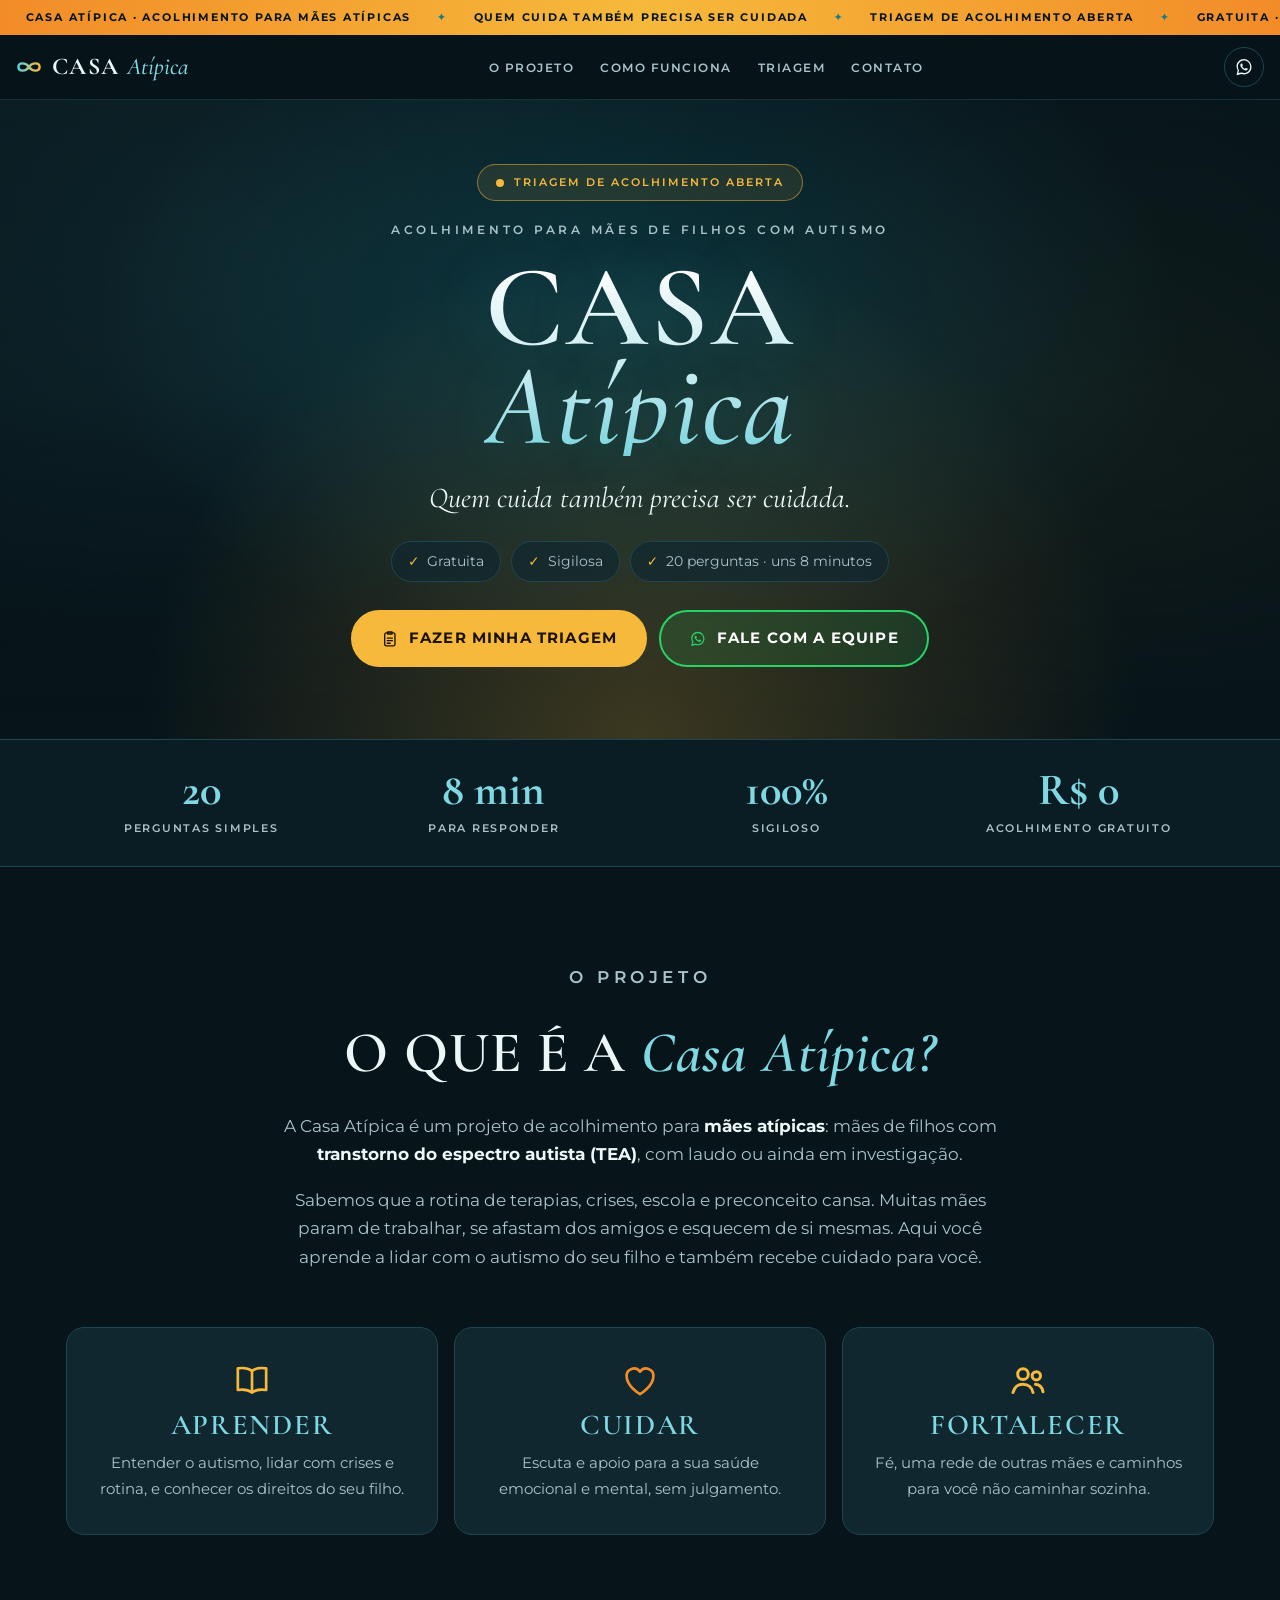
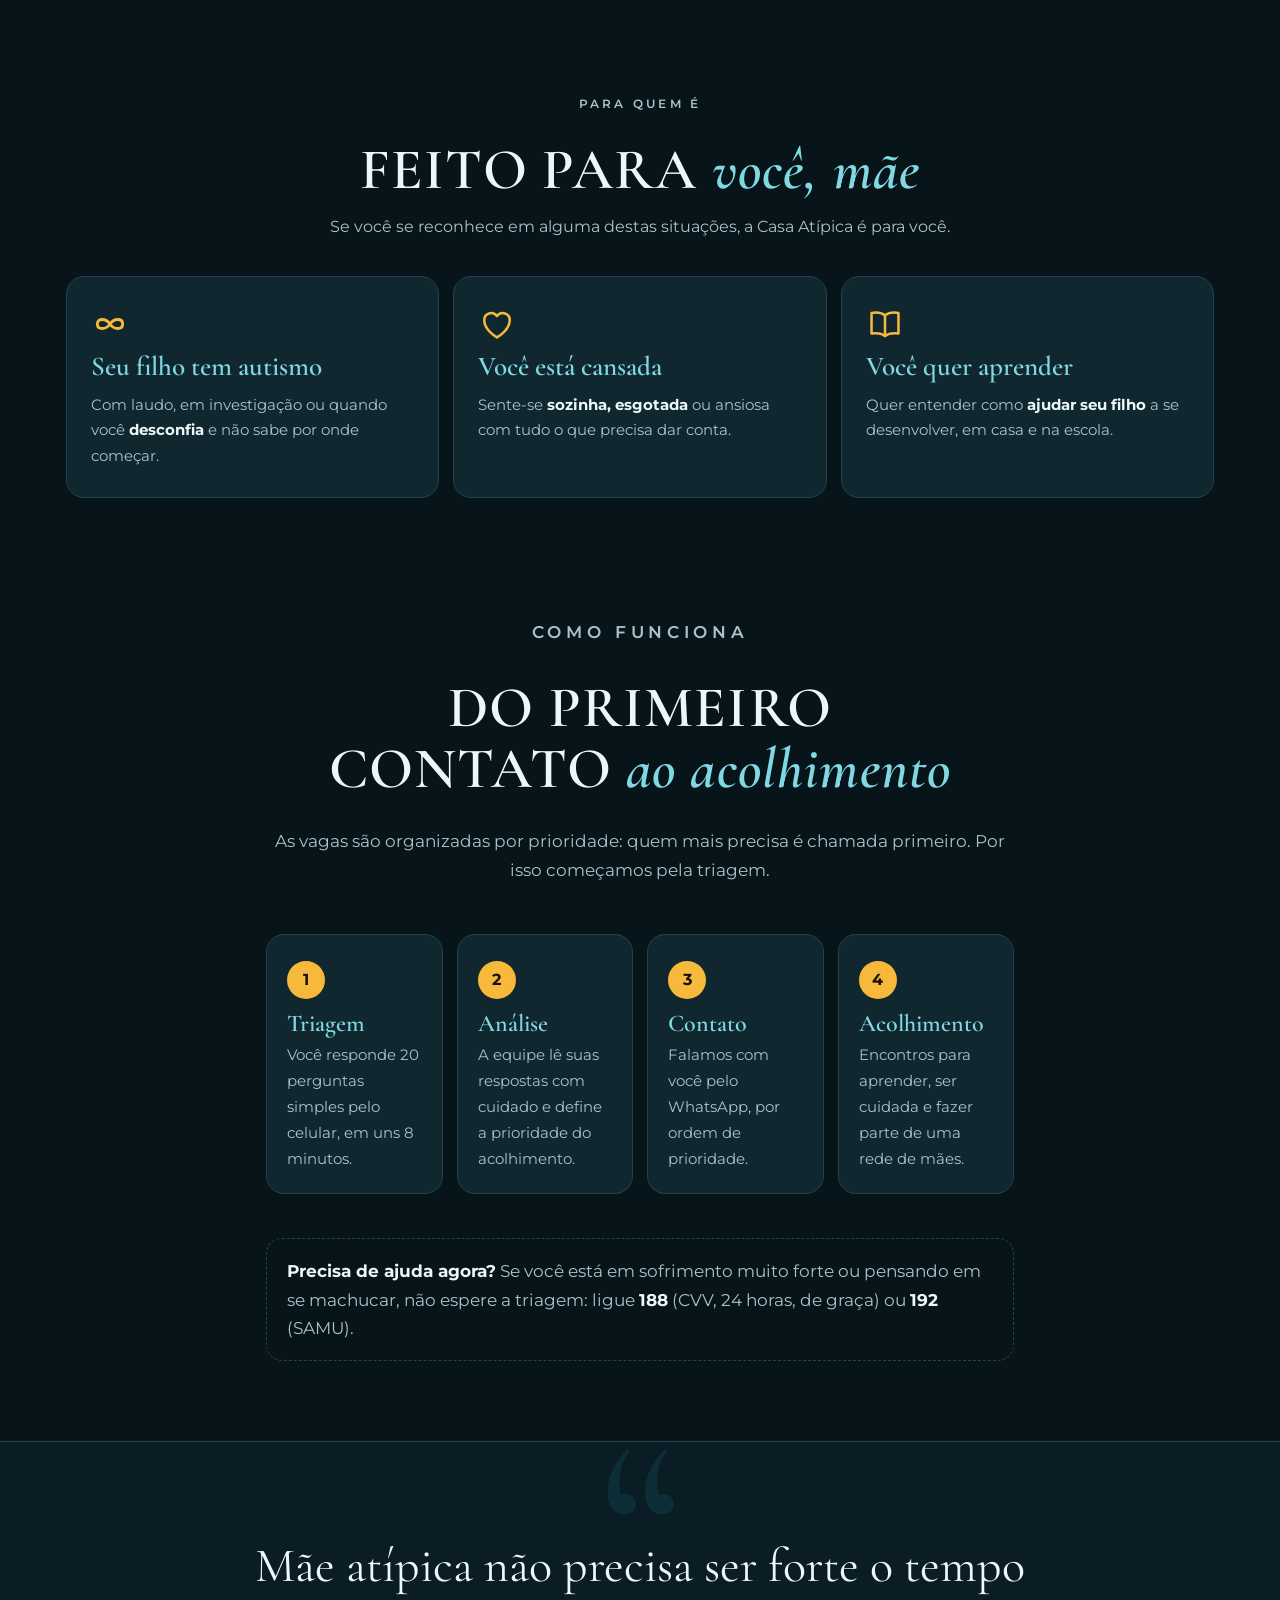
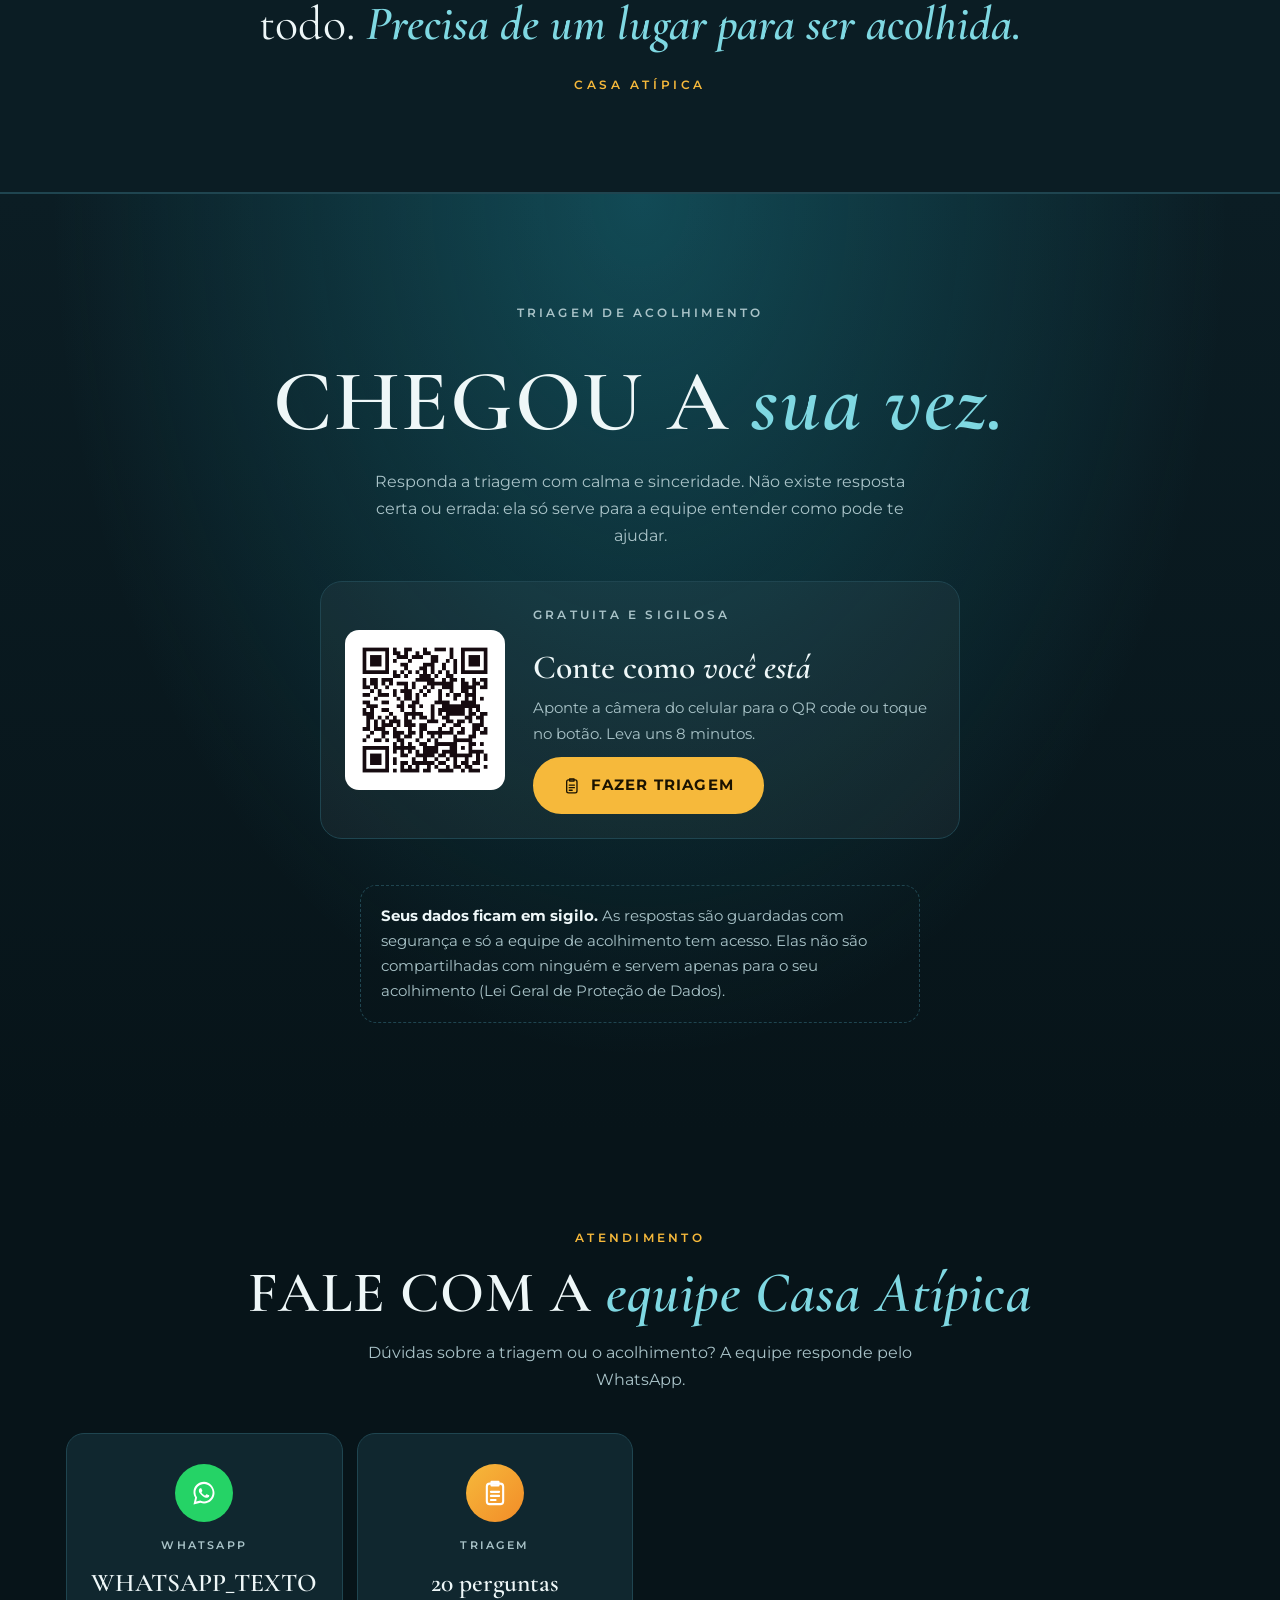
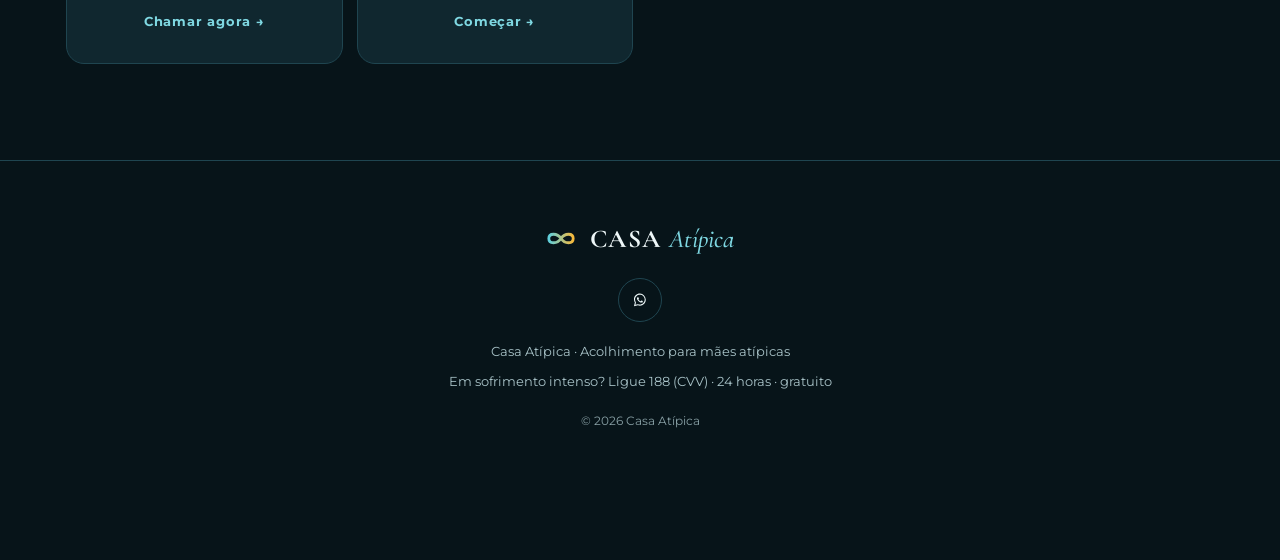
==== src/index.html @ 7410c432 "Página e triagem de acolhimento da Casa Atípica Página única no estilo Impacto Rosa, triagem de 20 p" ====
<!doctype html>
<html lang="pt-BR">
<head>
  <meta charset="utf-8">
  <meta name="viewport" content="width=device-width, initial-scale=1, viewport-fit=cover">
  <title>Casa Atípica · Acolhimento para mães atípicas</title>
  <meta name="claude:viewport-fit-sides" content="cover">
  <meta name="description" content="A Casa Atípica acolhe mães de filhos com autismo: aprender sobre o TEA, cuidar da saúde emocional e fortalecer a família. Faça a triagem de acolhimento: gratuita, sigilosa e com 20 perguntas.">
  <meta name="theme-color" content="#071419">
  <link rel="icon" href="../favicon.ico" sizes="any">
  <link rel="icon" type="image/svg+xml" href="../icons/favicon.svg">
  <link rel="icon" type="image/png" sizes="32x32" href="../icons/favicon-32.png">
  <link rel="icon" type="image/png" sizes="192x192" href="../icons/icon-192.png">
  <link rel="apple-touch-icon" href="../icons/apple-touch-icon.png">
  <!-- Prévia do link no WhatsApp, Instagram e Facebook (SITE_URL é trocado pelo script de montagem) -->
  <meta property="og:type" content="website">
  <meta property="og:site_name" content="Casa Atípica">
  <meta property="og:title" content="Casa Atípica · Acolhimento para mães atípicas · Faça sua triagem">
  <meta property="og:description" content="Quem cuida também precisa ser cuidada. Triagem de acolhimento gratuita e sigilosa para mães de filhos com autismo.">
  <meta property="og:url" content="SITE_URL">
  <meta property="og:image" content="SITE_URLicons/og-image.jpg">
  <meta property="og:image:width" content="1200">
  <meta property="og:image:height" content="630">
  <meta property="og:locale" content="pt_BR">
  <meta name="twitter:card" content="summary_large_image">
  <link rel="preconnect" href="https://fonts.googleapis.com">
  <link rel="preconnect" href="https://fonts.gstatic.com" crossorigin>
  <link rel="stylesheet" href="https://fonts.googleapis.com/css2?family=Cormorant+Garamond:ital,wght@0,500;0,600;0,700;1,500&family=Montserrat:wght@400;500;600;700&display=swap">
  <link rel="stylesheet" href="../assets/css/styles.css">
  <script type="application/ld+json">
  {
    "@context": "https://schema.org",
    "@type": "Organization",
    "name": "Casa Atípica",
    "description": "Projeto de acolhimento para mães atípicas: mães de filhos com transtorno do espectro autista (TEA).",
    "url": "SITE_URL"
  }
  </script>
</head>
<body>
  <a class="skip-link" href="#conteudo">Pular para o conteúdo</a>

  <!-- FAIXA ANIMADA (as duas metades precisam ser iguais) -->
  <div class="ticker" aria-hidden="true">
    <div class="ticker-track">
      <span>Casa Atípica · Acolhimento para mães atípicas</span><i>✦</i>
      <span>Quem cuida também precisa ser cuidada</span><i>✦</i>
      <span>Triagem de acolhimento aberta</span><i>✦</i>
      <span>Gratuita · Sigilosa · 20 perguntas</span><i>✦</i>
      <span>Aprender · Cuidar · Fortalecer</span><i>✦</i>
      <span>Fale com a equipe pelo WhatsApp</span><i>✦</i>
      <span>Casa Atípica · Acolhimento para mães atípicas</span><i>✦</i>
      <span>Quem cuida também precisa ser cuidada</span><i>✦</i>
      <span>Triagem de acolhimento aberta</span><i>✦</i>
      <span>Gratuita · Sigilosa · 20 perguntas</span><i>✦</i>
      <span>Aprender · Cuidar · Fortalecer</span><i>✦</i>
      <span>Fale com a equipe pelo WhatsApp</span><i>✦</i>
    </div>
  </div>

  <header class="nav">
    <a class="nav-brand" href="#inicio" aria-label="Casa Atípica, início">
      <img src="../assets/img/logo.svg" width="48" height="30" alt="">
      <span>Casa <em>Atípica</em></span>
    </a>
    <nav aria-label="Seções">
      <ul class="nav-links">
        <li><a href="#sobre">O projeto</a></li>
        <li><a href="#como">Como funciona</a></li>
        <li><a href="#triagem">Triagem</a></li>
        <li><a href="#contato">Contato</a></li>
      </ul>
    </nav>
    <a class="nav-ig js-whatsapp" href="https://wa.me/WHATSAPP_NUM" target="_blank" rel="noopener" aria-label="Falar com a equipe no WhatsApp">
      <svg aria-hidden="true"><use href="#i-wa"></use></svg>
    </a>
  </header>

  <main id="conteudo">
    <!-- HERO -->
    <section id="inicio" class="hero">
      <div class="hero-bg" aria-hidden="true"></div>
      <div class="hero-shade" aria-hidden="true"></div>
      <div class="hero-content">
        <p class="hero-badge"><span class="dot" aria-hidden="true"></span> Triagem de acolhimento aberta</p>
        <p class="hero-kicker">Acolhimento para mães de filhos com autismo</p>
        <h1 class="hero-title">Casa <span>Atípica</span></h1>
        <p class="hero-tagline">Quem cuida também precisa ser cuidada.</p>

        <div class="hero-status">
          <span><strong>✓</strong> Gratuita</span>
          <span><strong>✓</strong> Sigilosa</span>
          <span><strong>✓</strong> 20 perguntas · uns 8 minutos</span>
        </div>

        <div class="hero-ctas">
          <a class="btn btn-triagem" href="SITE_URLtriagem/">
            <svg aria-hidden="true"><use href="#i-form"></use></svg> Fazer minha triagem
          </a>
          <a class="btn btn-wa js-whatsapp" href="https://wa.me/WHATSAPP_NUM" target="_blank" rel="noopener">
            <svg aria-hidden="true"><use href="#i-wa"></use></svg> Fale com a equipe
          </a>
        </div>
      </div>
    </section>

    <!-- NÚMEROS -->
    <div class="strip">
      <ul class="strip-list">
        <li><strong>20</strong><span>perguntas simples</span></li>
        <li><strong>8 min</strong><span>para responder</span></li>
        <li><strong>100%</strong><span>sigiloso</span></li>
        <li><strong>R$ 0</strong><span>acolhimento gratuito</span></li>
      </ul>
    </div>

    <!-- O PROJETO -->
    <section id="sobre" class="about">
      <div class="wrap narrow">
        <p class="label">O projeto</p>
        <h2>O que é a <em>Casa Atípica?</em></h2>
        <p>
          A Casa Atípica é um projeto de acolhimento para <strong>mães atípicas</strong>: mães de filhos
          com <strong>transtorno do espectro autista (TEA)</strong>, com laudo ou ainda em investigação.
        </p>
        <p>
          Sabemos que a rotina de terapias, crises, escola e preconceito cansa. Muitas mães param de
          trabalhar, se afastam dos amigos e esquecem de si mesmas. Aqui você aprende a lidar com o
          autismo do seu filho e também recebe cuidado para você.
        </p>
      </div>

      <ul class="pillars wrap">
        <li>
          <svg aria-hidden="true"><use href="#i-book"></use></svg>
          <h3>Aprender</h3>
          <p>Entender o autismo, lidar com crises e rotina, e conhecer os direitos do seu filho.</p>
        </li>
        <li>
          <svg aria-hidden="true"><use href="#i-heart"></use></svg>
          <h3>Cuidar</h3>
          <p>Escuta e apoio para a sua saúde emocional e mental, sem julgamento.</p>
        </li>
        <li>
          <svg aria-hidden="true"><use href="#i-group"></use></svg>
          <h3>Fortalecer</h3>
          <p>Fé, uma rede de outras mães e caminhos para você não caminhar sozinha.</p>
        </li>
      </ul>
    </section>

    <!-- PARA QUEM É -->
    <section class="next" aria-labelledby="quem-titulo">
      <div class="wrap">
        <div class="next-head">
          <p class="label">Para quem é</p>
          <h2 id="quem-titulo">Feito para <em>você, mãe</em></h2>
          <p>Se você se reconhece em alguma destas situações, a Casa Atípica é para você.</p>
        </div>
        <ul class="next-list">
          <li>
            <svg aria-hidden="true"><use href="#i-infinito"></use></svg>
            <h3>Seu filho tem autismo</h3>
            <p>Com laudo, em investigação ou quando você <strong>desconfia</strong> e não sabe por onde começar.</p>
          </li>
          <li>
            <svg aria-hidden="true"><use href="#i-heart"></use></svg>
            <h3>Você está cansada</h3>
            <p>Sente-se <strong>sozinha, esgotada</strong> ou ansiosa com tudo o que precisa dar conta.</p>
          </li>
          <li>
            <svg aria-hidden="true"><use href="#i-book"></use></svg>
            <h3>Você quer aprender</h3>
            <p>Quer entender como <strong>ajudar seu filho</strong> a se desenvolver, em casa e na escola.</p>
          </li>
        </ul>
      </div>
    </section>

    <!-- COMO FUNCIONA -->
    <section id="como" class="about">
      <div class="wrap narrow">
        <p class="label">Como funciona</p>
        <h2>Do primeiro contato <em>ao acolhimento</em></h2>
        <p>As vagas são organizadas por prioridade: quem mais precisa é chamada primeiro. Por isso começamos pela triagem.</p>
        <ol class="passos">
          <li><h3>Triagem</h3><p>Você responde 20 perguntas simples pelo celular, em uns 8 minutos.</p></li>
          <li><h3>Análise</h3><p>A equipe lê suas respostas com cuidado e define a prioridade do acolhimento.</p></li>
          <li><h3>Contato</h3><p>Falamos com você pelo WhatsApp, por ordem de prioridade.</p></li>
          <li><h3>Acolhimento</h3><p>Encontros para aprender, ser cuidada e fazer parte de uma rede de mães.</p></li>
        </ol>
        <p class="sigilo">
          <strong>Precisa de ajuda agora?</strong> Se você está em sofrimento muito forte ou pensando em
          se machucar, não espere a triagem: ligue <strong>188</strong> (CVV, 24 horas, de graça) ou
          <strong>192</strong> (SAMU).
        </p>
      </div>
    </section>

    <!-- FRASE -->
    <section class="quote">
      <span class="quote-mark" aria-hidden="true">“</span>
      <blockquote>
        <p>Mãe atípica não precisa ser forte o tempo todo. <strong>Precisa de um lugar para ser acolhida.</strong></p>
        <footer>Casa Atípica</footer>
      </blockquote>
    </section>

    <!-- CHAMADA FINAL -->
    <section id="triagem" class="cta-block">
      <div class="wrap narrow">
        <p class="label">Triagem de acolhimento</p>
        <h2>Chegou a <em>sua vez.</em></h2>
        <p>Responda a triagem com calma e sinceridade. Não existe resposta certa ou errada: ela só serve para a equipe entender como pode te ajudar.</p>
        <div class="ficha-card">
          <img class="ficha-qr" src="../assets/img/qr-triagem.png" width="160" height="160" alt="QR code da triagem de acolhimento">
          <div class="ficha-info">
            <p class="label">Gratuita e sigilosa</p>
            <h3>Conte como <em>você está</em></h3>
            <p>Aponte a câmera do celular para o QR code ou toque no botão. Leva uns 8 minutos.</p>
            <a class="btn btn-triagem" href="SITE_URLtriagem/">
              <svg aria-hidden="true"><use href="#i-form"></use></svg> Fazer triagem
            </a>
          </div>
        </div>
        <p class="sigilo">
          <strong>Seus dados ficam em sigilo.</strong> As respostas são guardadas com segurança e só a
          equipe de acolhimento tem acesso. Elas não são compartilhadas com ninguém e servem apenas
          para o seu acolhimento (Lei Geral de Proteção de Dados).
        </p>
      </div>
    </section>

    <!-- CONTATO -->
    <section id="contato" class="contact">
      <div class="wrap">
        <p class="label">Atendimento</p>
        <h2>Fale com a <em>equipe Casa Atípica</em></h2>
        <p class="contact-sub">Dúvidas sobre a triagem ou o acolhimento? A equipe responde pelo WhatsApp.</p>
        <div class="contact-grid">
          <a class="contact-card js-whatsapp" href="https://wa.me/WHATSAPP_NUM" target="_blank" rel="noopener">
            <span class="c-ico c-wa"><svg aria-hidden="true"><use href="#i-wa"></use></svg></span>
            <span class="c-t">WhatsApp</span>
            <span class="c-v">WHATSAPP_TEXTO</span>
            <span class="c-go">Chamar agora →</span>
          </a>
          <a class="contact-card" href="SITE_URLtriagem/">
            <span class="c-ico c-pin"><svg aria-hidden="true"><use href="#i-form"></use></svg></span>
            <span class="c-t">Triagem</span>
            <span class="c-v">20 perguntas</span>
            <span class="c-go">Começar →</span>
          </a>
        </div>
      </div>
    </section>
  </main>

  <footer class="footer">
    <div class="footer-logos">
      <img src="../assets/img/logo.svg" width="56" height="35" alt="">
      <span class="footer-name">Casa <em>Atípica</em></span>
    </div>
    <div class="footer-social">
      <a class="js-whatsapp" href="https://wa.me/WHATSAPP_NUM" target="_blank" rel="noopener" aria-label="WhatsApp"><svg aria-hidden="true"><use href="#i-wa"></use></svg></a>
    </div>
    <p>Casa Atípica · Acolhimento para mães atípicas</p>
    <p>Em sofrimento intenso? Ligue 188 (CVV) · 24 horas · gratuito</p>
    <p class="footer-copy">© <span id="ano">2026</span> Casa Atípica</p>
  </footer>

  <!-- BOTÃO FLUTUANTE: WhatsApp -->
  <div class="float" id="float">
    <span class="float-label">Fale com a equipe · WhatsApp</span>
    <a class="float-wa js-whatsapp" href="https://wa.me/WHATSAPP_NUM" target="_blank" rel="noopener" aria-label="Falar com a equipe Casa Atípica no WhatsApp">
      <svg aria-hidden="true"><use href="#i-wa"></use></svg>
    </a>
  </div>

  <!-- ÍCONES -->
  <svg width="0" height="0" style="position:absolute" aria-hidden="true" focusable="false">
    <symbol id="i-wa" viewBox="0 0 32 32"><path fill="currentColor" d="M16.04 3C9.4 3 4 8.33 4 14.9c0 2.3.67 4.45 1.83 6.27L4 29l8.06-1.8a12.2 12.2 0 0 0 3.98.66C22.68 27.86 28 22.53 28 15.96 28 9.4 22.68 3 16.04 3Zm0 22.6c-1.3 0-2.57-.24-3.74-.7l-.53-.21-4.78 1.06 1.08-4.6-.34-.55a9.6 9.6 0 0 1-1.5-5.16c0-5.33 4.4-9.66 9.8-9.66 5.4 0 9.8 4.33 9.8 9.66 0 5.83-4.4 10.16-9.79 10.16Zm5.37-7.24c-.29-.15-1.73-.85-2-.94-.27-.1-.47-.15-.66.14-.2.29-.76.94-.93 1.13-.17.2-.34.22-.63.08-.3-.15-1.24-.45-2.36-1.44-.87-.77-1.46-1.72-1.63-2.01-.17-.29-.02-.45.13-.6.13-.13.29-.34.44-.5.15-.18.2-.3.29-.5.1-.19.05-.36-.02-.5-.07-.15-.66-1.58-.9-2.16-.24-.57-.48-.49-.66-.5h-.56c-.2 0-.51.07-.78.36-.27.29-1.02 1-1.02 2.43 0 1.43 1.05 2.82 1.2 3.01.14.2 2.06 3.12 4.99 4.38.7.3 1.24.48 1.67.61.7.22 1.33.19 1.83.12.56-.08 1.73-.7 1.97-1.38.25-.68.25-1.26.17-1.38-.07-.12-.27-.2-.56-.34Z"/></symbol>
    <symbol id="i-book" viewBox="0 0 24 24"><g fill="none" stroke="currentColor" stroke-width="1.6" stroke-linecap="round" stroke-linejoin="round"><path d="M12 6.5C10 5 7 4.5 3.5 5v13c3.5-.5 6.5 0 8.5 1.5 2-1.5 5-2 8.5-1.5V5c-3.5-.5-6.5 0-8.5 1.5Z"/><path d="M12 6.5v13"/></g></symbol>
    <symbol id="i-heart" viewBox="0 0 24 24"><path d="M12 20.5s-8-4.7-8-10.6A4.4 4.4 0 0 1 12 7a4.4 4.4 0 0 1 8 2.9c0 5.9-8 10.6-8 10.6Z" fill="none" stroke="currentColor" stroke-width="1.6" stroke-linejoin="round"/></symbol>
    <symbol id="i-group" viewBox="0 0 24 24"><g fill="none" stroke="currentColor" stroke-width="1.8" stroke-linecap="round" stroke-linejoin="round"><circle cx="9" cy="8.5" r="3.2"/><path d="M3 19.5c.6-3.2 3-5 6-5s5.4 1.8 6 5"/><circle cx="17" cy="9.5" r="2.5"/><path d="M16.5 14.6c2.4.2 4 1.7 4.5 4.4"/></g></symbol>
    <symbol id="i-infinito" viewBox="0 0 24 24"><path d="M12 12c-2.5-3.8-8-3.8-8 0s5.5 3.8 8 0 8-3.8 8 0-5.5 3.8-8 0Z" fill="none" stroke="currentColor" stroke-width="1.8" stroke-linecap="round" stroke-linejoin="round"/></symbol>
    <symbol id="i-form" viewBox="0 0 24 24"><g fill="none" stroke="currentColor" stroke-width="1.8" stroke-linecap="round" stroke-linejoin="round"><rect x="5" y="4" width="14" height="17.5" rx="2.5"/><path d="M9 2.5h6v3H9zM8.5 11h7M8.5 14.5h7M8.5 18h4"/></g></symbol>
  </svg>

  <script src="../assets/js/main.js" defer></script>
</body>
</html>
---- assets/css/styles.css ----
/* Casa Atípica · página única, visual escuro e cinematográfico (modelo Impacto Rosa),
   em azul-petróleo profundo com turquesa (o infinito da neurodiversidade) e amarelo
   girassol (o cordão de girassol das deficiências ocultas). Os nomes dos tokens
   (--rose, --amber…) ficaram do modelo para não reescrever o CSS inteiro. */
:root {
  color-scheme: dark;
  --bg: #071419;          /* azul-petróleo quase preto */
  --bg-2: #0b1d24;        /* faixas alternadas */
  --surface: #10272f;     /* cartões */
  --line: #1f4550;
  --rose: #7fd8e2;        /* turquesa principal (texto e destaques) */
  --rose-strong: #1f9fb2; /* botões */
  --rose-dark: #167b8a;
  --amber: #f6b93b;       /* girassol */
  --flame: #f28c28;       /* laranja do girassol */
  --text: #eef7f8;
  --muted: #a9c3c8;
  --wa: #25d366;
  --display: "Cormorant Garamond", Georgia, "Times New Roman", serif;
  --body: "Montserrat", system-ui, -apple-system, "Segoe UI", Roboto, sans-serif;
  --gutter-l: max(16px, env(safe-area-inset-left, 0px));
  --gutter-r: max(16px, env(safe-area-inset-right, 0px));
}

*, *::before, *::after { box-sizing: border-box; }
[hidden] { display: none !important; }
html { scroll-behavior: smooth; }
body {
  margin: 0; background: var(--bg); color: var(--text);
  font-family: var(--body); font-size: 16px; line-height: 1.7;
  -webkit-font-smoothing: antialiased; overflow-x: hidden;
}
/* height:auto mantém a proporção: sem isso a altura dos atributos width/height
   fica fixa e a imagem estica quando a tela é estreita. */
img { max-width: 100%; height: auto; display: block; }
a { color: var(--rose); }
:focus-visible { outline: 3px solid var(--amber); outline-offset: 3px; }
h1, h2, h3 { font-family: var(--display); font-weight: 600; line-height: 1.05; margin: 0; text-wrap: balance; }
h2 { font-size: clamp(2.2rem, 6vw, 3.6rem); text-transform: uppercase; letter-spacing: .02em; }
h2 em, h1 em { font-style: italic; color: var(--rose); text-transform: none; }
p { margin: 0; }
svg { width: 1.2em; height: 1.2em; flex: none; }

.skip-link { position: absolute; left: -9999px; top: 0; z-index: 2000; background: var(--amber); color: #000; padding: 8px 16px; }
.skip-link:focus { left: 16px; top: 16px; }

.wrap { width: 100%; max-width: 1180px; margin: 0 auto; padding-left: var(--gutter-l); padding-right: var(--gutter-r); }
.narrow { max-width: 780px; }
.label {
  display: block; margin-bottom: 14px; font-size: .72rem; font-weight: 600;
  letter-spacing: .28em; text-transform: uppercase; color: var(--amber);
}

/* Botões */
.btn {
  display: inline-flex; align-items: center; justify-content: center; gap: 10px;
  min-height: 52px; padding: 14px 28px; border-radius: 999px; border: 2px solid transparent;
  font-family: var(--body); font-weight: 700; font-size: .92rem; letter-spacing: .08em;
  text-transform: uppercase; text-decoration: none; cursor: pointer;
  transition: transform .2s, background-color .2s, box-shadow .2s, border-color .2s;
}
.btn:hover { transform: translateY(-2px); }
.btn-main { background: linear-gradient(135deg, var(--rose-strong), var(--rose-dark)); color: #fff; box-shadow: 0 10px 30px rgba(31, 159, 178, .35); }
.btn-main:hover { box-shadow: 0 14px 36px rgba(31, 159, 178, .5); }
.btn-wa { background: rgba(37, 211, 102, .12); border-color: var(--wa); color: #fff; }
.btn-wa svg { color: var(--wa); }
.btn-wa:hover { background: rgba(37, 211, 102, .22); }
.btn-ghost { border-color: var(--line); color: var(--text); background: transparent; }
.btn-ghost:hover { border-color: var(--rose); color: var(--rose); }
.btn-xl { min-height: 60px; padding: 18px 40px; font-size: 1rem; }

/* Faixa animada */
.ticker {
  background: linear-gradient(90deg, var(--flame), var(--amber) 50%, var(--flame));
  color: var(--bg); overflow: hidden; white-space: nowrap;
  font-size: .7rem; font-weight: 600; letter-spacing: .16em; text-transform: uppercase;
  padding-block: 8px;
}
.ticker-track { display: inline-flex; animation: ticker 40s linear infinite; }
.ticker-track span { padding: 0 1.6rem; }
.ticker-track span { font-weight: 700; }
.ticker-track i { font-style: normal; color: var(--rose-dark); }
@keyframes ticker { to { transform: translateX(-50%); } }

/* Navegação */
.nav {
  position: sticky; top: env(safe-area-inset-top, 0px); z-index: 50;
  display: flex; align-items: center; justify-content: space-between; gap: 16px;
  padding: 12px var(--gutter-r) 12px var(--gutter-l);
  background: rgba(7, 20, 25, .82); backdrop-filter: blur(12px); -webkit-backdrop-filter: blur(12px);
  border-bottom: 1px solid rgba(31, 69, 80, .6);
}
.nav-brand { display: inline-flex; align-items: center; gap: 10px; text-decoration: none; color: var(--text); }
.nav-brand img { width: 26px; height: auto; }
.nav-brand span { font-family: var(--display); font-size: 1.5rem; font-weight: 700; letter-spacing: .06em; text-transform: uppercase; line-height: 1; }
.nav-brand em { color: var(--rose); font-weight: 500; text-transform: none; letter-spacing: 0; }
.nav-links { display: none; list-style: none; margin: 0; padding: 0; gap: 26px; }
.nav-links a { color: var(--muted); text-decoration: none; font-size: .78rem; font-weight: 600; letter-spacing: .12em; text-transform: uppercase; }
.nav-links a:hover { color: var(--rose); }
@media (min-width: 960px) { .nav-links { display: flex; } }
.nav-ig { color: var(--text); display: grid; place-items: center; width: 40px; height: 40px; border-radius: 50%; border: 1px solid var(--line); }
.nav-ig:hover { color: var(--rose); border-color: var(--rose); }
.nav-ig svg { width: 20px; height: 20px; }

/* Hero */
.hero { position: relative; overflow: hidden; isolation: isolate; text-align: center; padding-block: 64px 72px; }
.hero-bg {
  position: absolute; inset: -6%; z-index: -2;
  background:
    radial-gradient(circle at 20% 25%, rgba(95, 208, 220, .28), transparent 40%),
    radial-gradient(circle at 80% 70%, rgba(246, 185, 59, .22), transparent 42%),
    linear-gradient(160deg, #0b2a33, #071419 70%);
  animation: kenburns 20s ease-out forwards;
}
.hero-shade {
  position: absolute; inset: 0; z-index: -1;
  background:
    radial-gradient(ellipse at 50% 35%, rgba(31, 159, 178, .22), transparent 60%),
    radial-gradient(ellipse at 50% 100%, rgba(246, 185, 59, .22), transparent 55%),
    linear-gradient(180deg, rgba(7, 20, 25, .78) 0%, rgba(7, 20, 25, .72) 45%, var(--bg) 100%);
}
@keyframes kenburns { from { transform: scale(1.12); } to { transform: scale(1); } }
.hero-content { max-width: 920px; margin: 0 auto; padding-left: var(--gutter-l); padding-right: var(--gutter-r); display: flex; flex-direction: column; align-items: center; gap: 18px; }
.hero-badge {
  display: inline-flex; align-items: center; gap: 10px; padding: 8px 18px; border-radius: 999px;
  border: 1px solid rgba(246, 185, 59, .5); background: rgba(246, 185, 59, .1); color: var(--amber);
  font-size: .7rem; font-weight: 600; letter-spacing: .18em; text-transform: uppercase;
}
.dot { width: 8px; height: 8px; border-radius: 50%; background: var(--amber); box-shadow: 0 0 0 0 rgba(246, 185, 59, .7); animation: pulse 2s infinite; }
@keyframes pulse { 70% { box-shadow: 0 0 0 10px rgba(246, 185, 59, 0); } 100% { box-shadow: 0 0 0 0 rgba(246, 185, 59, 0); } }
.hero-kicker { font-size: .78rem; font-weight: 600; letter-spacing: .3em; text-transform: uppercase; color: var(--muted); }
.hero-title {
  font-size: clamp(4.2rem, 17vw, 10rem); font-weight: 600; letter-spacing: .02em; text-transform: uppercase; line-height: .86;
  background: linear-gradient(180deg, #fff 10%, #c9eef2 60%, var(--rose) 100%);
  -webkit-background-clip: text; background-clip: text; color: transparent;
  text-shadow: 0 0 60px rgba(31, 159, 178, .25);
}
.hero-title span { display: block; font-style: italic; text-transform: none; font-weight: 500; }
.hero-tagline { font-family: var(--display); font-style: italic; font-size: clamp(1.25rem, 3.4vw, 1.8rem); color: var(--text); max-width: 640px; }
.hero-date { display: flex; align-items: center; gap: clamp(14px, 4vw, 34px); margin-top: 6px; }
.hero-date div { display: flex; flex-direction: column; align-items: center; }
.hero-date strong { font-family: var(--display); font-size: clamp(2.4rem, 7vw, 3.4rem); line-height: 1; color: var(--rose); font-weight: 700; }
.hero-date span { font-size: .66rem; font-weight: 600; letter-spacing: .22em; text-transform: uppercase; color: var(--muted); }
.hero-date i { font-style: normal; color: var(--amber); font-size: 1.6rem; }
.hero-local { display: inline-flex; align-items: center; gap: 8px; font-size: .82rem; color: var(--muted); letter-spacing: .04em; }
.hero-local svg { color: var(--amber); }

.countdown { display: flex; flex-direction: column; align-items: center; gap: 10px; margin-top: 8px; }
.cd-label { font-size: .7rem; font-weight: 600; letter-spacing: .26em; text-transform: uppercase; color: var(--amber); }
.cd-row { display: flex; align-items: flex-start; gap: clamp(4px, 1.5vw, 12px); }
.cd-box {
  display: flex; flex-direction: column; align-items: center; min-width: clamp(64px, 18vw, 92px);
  padding: 12px 6px 10px; border-radius: 14px;
  background: rgba(16, 39, 47, .78); border: 1px solid rgba(246, 185, 59, .35);
  box-shadow: inset 0 -12px 24px -16px rgba(246, 185, 59, .55);
}
.cd-num {
  font-family: var(--display); font-size: clamp(2.2rem, 8vw, 3.2rem); font-weight: 700; line-height: 1; font-variant-numeric: tabular-nums;
  background: linear-gradient(180deg, #ffd27a, var(--amber) 45%, var(--flame)); -webkit-background-clip: text; background-clip: text; color: transparent;
}
.cd-unit { font-size: .6rem; font-weight: 600; letter-spacing: .2em; text-transform: uppercase; color: var(--muted); margin-top: 6px; }
.cd-sep { font-family: var(--display); font-size: 2.2rem; color: var(--flame); padding-top: 10px; }
.hero-ctas { display: flex; flex-wrap: wrap; justify-content: center; gap: 12px; margin-top: 10px; }

/* Faixa de números */
.strip { background: var(--bg-2); border-block: 1px solid var(--line); }
.strip-list {
  list-style: none; margin: 0 auto; max-width: 1180px; padding: 28px var(--gutter-r) 28px var(--gutter-l);
  display: grid; grid-template-columns: repeat(2, 1fr); gap: 22px;
}
@media (min-width: 760px) { .strip-list { grid-template-columns: repeat(4, 1fr); } }
.strip-list li { display: flex; flex-direction: column; align-items: center; text-align: center; }
.strip-list strong { font-family: var(--display); font-size: clamp(2rem, 5vw, 2.8rem); color: var(--rose); line-height: 1; }
.strip-list span { font-size: .68rem; font-weight: 600; letter-spacing: .16em; text-transform: uppercase; color: var(--muted); margin-top: 6px; }

/* O movimento */
.about { padding-block: 96px 80px; }
.about .narrow { text-align: center; display: flex; flex-direction: column; gap: 18px; }
.about h2 { margin-bottom: 10px; }
.about p { color: var(--muted); font-size: 1.04rem; }
.about strong { color: var(--text); }
.pillars { list-style: none; margin-top: 56px; display: grid; gap: 16px; grid-template-columns: 1fr; }
@media (min-width: 760px) { .pillars { grid-template-columns: repeat(3, 1fr); } }
.pillars li {
  background: var(--surface); border: 1px solid var(--line); border-radius: 18px; padding: 32px 26px;
  text-align: center; display: flex; flex-direction: column; align-items: center; gap: 10px;
}
.pillars svg { width: 40px; height: 40px; color: var(--amber); }
.pillars li:nth-child(2) svg { color: var(--flame); } /* Adoração: a chama */
.pillars h3 { font-size: 1.8rem; color: var(--rose); text-transform: uppercase; letter-spacing: .06em; }
.pillars p { color: var(--muted); font-size: .95rem; }

/* No próximo encontro */
.next { padding-block: 80px 24px; }
.next-head { text-align: center; display: flex; flex-direction: column; align-items: center; gap: 12px; margin-bottom: 36px; }
.next-head p { color: var(--muted); max-width: 620px; }
.next-list { list-style: none; margin: 0; padding: 0; display: grid; gap: 14px; grid-template-columns: 1fr; }
@media (min-width: 760px) { .next-list { grid-template-columns: repeat(3, 1fr); } }
.next-list li {
  background: var(--surface); border: 1px solid var(--line); border-radius: 18px; padding: 28px 24px;
  display: flex; flex-direction: column; gap: 10px; align-items: flex-start;
}
.next-list svg { width: 38px; height: 38px; color: var(--amber); }
.next-list h3 { font-size: 1.7rem; color: var(--rose); }
.next-list p { color: var(--muted); font-size: .95rem; }
.next-list strong { color: var(--text); }

/* Cadastro (pop-up) */
.lead-open {
  display: inline-flex; align-items: center; gap: 8px; margin-top: 2px; padding: 8px 4px;
  background: none; border: 0; color: var(--rose); font: inherit; font-size: .85rem; font-weight: 600;
  text-decoration: underline; text-underline-offset: 4px; cursor: pointer;
}
.lead-open svg { color: var(--amber); }
.lead {
  position: fixed; inset: 0; z-index: 2500; display: flex; align-items: center; justify-content: center;
  background: rgba(4, 10, 13, .82); backdrop-filter: blur(6px); -webkit-backdrop-filter: blur(6px);
  padding: max(16px, env(safe-area-inset-top, 0px)) max(16px, env(safe-area-inset-right, 0px)) max(16px, env(safe-area-inset-bottom, 0px)) max(16px, env(safe-area-inset-left, 0px));
  overflow-y: auto; animation: lead-in .35s ease;
}
@keyframes lead-in { from { opacity: 0; } }
.lead-card {
  position: relative; width: 100%; max-width: 460px; max-height: 100%; overflow-y: auto; margin: auto;
  background: linear-gradient(180deg, #10272f, var(--bg)); border: 1px solid var(--line); border-radius: 22px;
  padding: 30px clamp(20px, 5vw, 32px) 26px; box-shadow: 0 30px 80px rgba(0, 0, 0, .6);
}
.lead-close {
  position: absolute; top: 10px; right: 10px; width: 44px; height: 44px; border-radius: 50%;
  border: 1px solid var(--line); background: rgba(7, 20, 25, .7); color: var(--text); font-size: 1.6rem; line-height: 1; cursor: pointer;
}
.lead-close:hover { color: var(--rose); border-color: var(--rose); }
.lead-form, .lead-ok { display: flex; flex-direction: column; gap: 8px; }
.lead-ok { align-items: center; text-align: center; gap: 12px; }
.lead-ok .btn { width: 100%; }
.lead-logo { width: 32px; height: auto; }
.lead-card .label { margin: 4px 0 0; }
.lead-card h2 { font-size: clamp(1.9rem, 6vw, 2.4rem); }
.lead-ok h2:focus { outline: none; }
.lead-sub { color: var(--muted); font-size: .92rem; margin-bottom: 6px; }
.lead-form label { font-size: .72rem; font-weight: 600; letter-spacing: .14em; text-transform: uppercase; color: var(--muted); margin-top: 6px; }
.lead-form input[type="text"], .lead-form input[type="tel"], .lead-form input[type="email"] {
  width: 100%; min-height: 48px; padding: 12px 14px; border-radius: 12px; border: 1px solid var(--line);
  background: rgba(7, 20, 25, .8); color: var(--text); font: inherit; font-size: 16px;
}
.lead-form input::placeholder { color: #6f8f96; }
.lead-form input:focus { outline: none; border-color: var(--rose); box-shadow: 0 0 0 3px rgba(127, 216, 226, .25); }
.lead-form input[aria-invalid="true"] { border-color: #ff6b81; }
.lead-at { position: relative; }
.lead-at span { position: absolute; left: 14px; top: 50%; transform: translateY(-50%); color: var(--muted); }
.lead-at input { padding-left: 32px !important; }
.lead-hp { position: absolute; left: -9999px; width: 1px; height: 1px; overflow: hidden; }
.lead-form .lead-check {
  display: flex; gap: 10px; align-items: flex-start; margin-top: 10px; cursor: pointer;
  font-size: .82rem; font-weight: 400; letter-spacing: 0; text-transform: none; color: var(--muted);
}
.lead-check input { width: 20px; height: 20px; flex: none; margin-top: 2px; accent-color: var(--rose-strong); }
.lead-error { color: #ff9aa9; font-size: .85rem; }
.lead-submit, .lead-fallback { width: 100%; margin-top: 8px; }
.lead-submit[disabled] { opacity: .7; cursor: wait; }
.lead-later { background: none; border: 0; color: var(--muted); font: inherit; font-size: .85rem; text-decoration: underline; cursor: pointer; padding: 8px; }
a.lead-later { text-align: center; color: var(--rose); }

/* Pilates com Karen Dantes */
.pilates {
  display: grid; gap: 28px; align-items: center; grid-template-columns: 1fr; margin-bottom: 16px;
  background: var(--surface); border: 1px solid var(--line); border-radius: 22px; padding: clamp(20px, 3vw, 32px);
}
@media (min-width: 760px) { .pilates { grid-template-columns: 300px 1fr; gap: 40px; } }
.pilates-photo { margin: 0; max-width: 300px; width: 100%; justify-self: center; }
.pilates-photo img { width: 100%; aspect-ratio: 3 / 4; object-fit: cover; object-position: center 20%; border-radius: 16px; }
.pilates-text { display: flex; flex-direction: column; gap: 12px; min-width: 0; }
.pilates-text h3 { font-size: clamp(2rem, 5vw, 2.8rem); text-transform: uppercase; letter-spacing: .02em; }
.pilates-text h3 em { color: var(--rose); text-transform: none; }
.pilates-text p { color: var(--muted); }
.pilates-text strong { color: var(--text); }
.swatches { list-style: none; margin: 0; padding: 0; display: flex; gap: 8px; }
.swatches li { width: 34px; height: 34px; border-radius: 50%; background: var(--c); border: 2px solid rgba(255, 255, 255, .25); padding: 0; }

/* Adicionar à agenda */
.agenda { display: flex; flex-wrap: wrap; align-items: center; justify-content: center; gap: 6px 14px; font-size: .82rem; color: var(--muted); }
.agenda svg { color: var(--amber); }
.agenda a { color: var(--text); font-weight: 600; text-underline-offset: 3px; }
.agenda a:hover { color: var(--amber); }

/* Galeria */
.gallery-section { padding-block: 40px 96px; }
.gallery-section .wrap:first-child { text-align: center; margin-bottom: 36px; }
.hint { color: var(--muted); font-size: .85rem; margin-top: 12px; }
.mosaic { display: grid; gap: 8px; grid-template-columns: 1fr; grid-auto-rows: 280px; }
@media (min-width: 640px) {
  .mosaic { grid-template-columns: repeat(2, 1fr); grid-auto-rows: 260px; }
  .t-a { grid-column: 1 / -1; }
}
@media (min-width: 960px) {
  .mosaic { grid-template-columns: repeat(12, 1fr); grid-template-rows: 420px 300px 360px; grid-auto-rows: auto; }
  .t-a { grid-column: 1 / 8; grid-row: 1; }
  .t-b { grid-column: 8 / 13; grid-row: 1 / 3; }
  .t-c { grid-column: 1 / 5; grid-row: 2; }
  .t-d { grid-column: 5 / 8; grid-row: 2; }
  .t-e { grid-column: 1 / 7; grid-row: 3; }
  .t-f { grid-column: 7 / 13; grid-row: 3; }
}
.tile {
  position: relative; overflow: hidden; border: 0; padding: 0; margin: 0; cursor: zoom-in;
  border-radius: 14px; background: var(--surface); color: inherit; font: inherit; min-width: 0;
}
.tile img {
  width: 100%; height: 100%; object-fit: cover;
  transform: scale(1.08); filter: brightness(.7) saturate(.9);
  transition: transform 1.1s cubic-bezier(.2, .7, .2, 1), filter 1.1s ease;
}
.tile.is-in img { transform: scale(1); filter: none; }
.tile:hover img, .tile:focus-visible img { transform: scale(1.05); }
.tile-cap {
  position: absolute; left: 0; right: 0; bottom: 0; padding: 40px 18px 14px; text-align: left;
  background: linear-gradient(to top, rgba(7, 20, 25, .9), transparent);
  font-size: .7rem; font-weight: 600; letter-spacing: .26em; text-transform: uppercase; color: var(--amber);
}

/* Visualizador de fotos */
.lightbox {
  position: fixed; inset: 0; z-index: 3000; display: flex; align-items: center; justify-content: center;
  background: rgba(4, 10, 13, .94);
  padding: max(16px, env(safe-area-inset-top, 0px)) max(16px, env(safe-area-inset-right, 0px)) max(16px, env(safe-area-inset-bottom, 0px)) max(16px, env(safe-area-inset-left, 0px));
}
.lb-figure { margin: 0; max-width: min(1100px, 100%); display: flex; flex-direction: column; align-items: center; gap: 12px; }
.lb-figure img { max-height: 80vh; width: auto; border-radius: 10px; box-shadow: 0 20px 60px rgba(0, 0, 0, .6); animation: lb-in .35s ease; }
@keyframes lb-in { from { opacity: 0; transform: scale(.96); } }
.lb-figure figcaption { font-size: .75rem; font-weight: 600; letter-spacing: .24em; text-transform: uppercase; color: var(--amber); }
.lb-close, .lb-nav {
  position: absolute; display: grid; place-items: center; width: 48px; height: 48px; border-radius: 50%;
  background: rgba(16, 39, 47, .9); border: 1px solid var(--line); color: #fff; font-size: 1.8rem; line-height: 1; cursor: pointer;
}
.lb-close { top: max(16px, env(safe-area-inset-top, 0px)); right: max(16px, env(safe-area-inset-right, 0px)); }
.lb-prev { left: max(10px, env(safe-area-inset-left, 0px)); }
.lb-next { right: max(10px, env(safe-area-inset-right, 0px)); }
.lb-close:hover, .lb-nav:hover { border-color: var(--rose); color: var(--rose); }

/* Frase */
.quote { position: relative; background: var(--bg-2); border-block: 1px solid var(--line); text-align: center; padding: 96px var(--gutter-r) 96px var(--gutter-l); overflow: hidden; }
.quote-mark { position: absolute; top: -40px; left: 50%; transform: translateX(-50%); font-family: var(--display); font-size: 16rem; line-height: 1; color: rgba(31, 159, 178, .14); pointer-events: none; }
.quote blockquote { position: relative; margin: 0 auto; max-width: 880px; }
.quote p { font-family: var(--display); font-size: clamp(1.8rem, 4.6vw, 3rem); line-height: 1.2; text-wrap: balance; }
.quote strong { color: var(--rose); font-weight: 600; font-style: italic; }
.quote footer { margin-top: 22px; font-size: .74rem; font-weight: 600; letter-spacing: .3em; text-transform: uppercase; color: var(--amber); }

.quote-arte figure { margin: 0 auto; max-width: 420px; }
.quote-arte img { width: 100%; border-radius: 20px; box-shadow: 0 24px 60px rgba(0, 0, 0, .5); }

/* Âncoras do menu: o título não fica escondido atrás do cabeçalho fixo */
[id] { scroll-margin-top: 84px; }

/* Wânia */
.wania { padding-block: 96px; }
.wania-grid { display: grid; gap: 40px; align-items: center; grid-template-columns: 1fr; }
@media (min-width: 900px) { .wania-grid { grid-template-columns: 5fr 7fr; gap: 64px; } }
.wania-photo { margin: 0; justify-self: center; max-width: 440px; width: 100%; }
.wania-photo img { width: 100%; aspect-ratio: 4 / 5; object-fit: cover; object-position: center 10%; border-radius: 20px; box-shadow: 0 30px 60px rgba(0, 0, 0, .5); }
.wania-grid > div { display: flex; flex-direction: column; gap: 16px; align-items: flex-start; min-width: 0; }
.wania p { color: var(--muted); }
.wania strong { color: var(--text); }
.mini-quote { margin: 6px 0 8px; padding-left: 18px; border-left: 2px solid var(--rose); }
.mini-quote p { font-family: var(--display); font-style: italic; font-size: 1.5rem; line-height: 1.3; color: var(--text); }
.chamado p { font-size: clamp(1.6rem, 3.6vw, 2.1rem); }
.chamado strong { color: var(--rose); font-weight: 600; }
.chamado footer { margin-top: 10px; font-size: .7rem; letter-spacing: .22em; text-transform: uppercase; color: var(--amber); }
.wania-panfleto { max-width: 380px; }
.wania-panfleto img { aspect-ratio: 9 / 16; object-position: center; }
.wania-links { display: flex; flex-wrap: wrap; gap: 10px; }

/* Visão de Águia */
.eagle { background: var(--bg-2); border-block: 1px solid var(--line); padding-block: 88px; }
.eagle-grid { display: grid; gap: 40px; align-items: center; grid-template-columns: 1fr; }
@media (min-width: 900px) { .eagle-grid { grid-template-columns: 1fr 1fr; gap: 64px; } }
.eagle-img { width: 100%; height: auto; aspect-ratio: 1 / 1; object-fit: cover; max-width: 460px; justify-self: center; border-radius: 20px; box-shadow: 0 24px 60px rgba(0, 0, 0, .45); }
.eagle-grid > div { display: flex; flex-direction: column; gap: 16px; min-width: 0; }
.eagle p { color: var(--muted); }

/* Local */
.local { padding-block: 96px; }
.local-grid { display: grid; gap: 28px; grid-template-columns: 1fr; }
@media (min-width: 960px) { .local-grid { grid-template-columns: 7fr 5fr; gap: 40px; } }
.local-card {
  display: grid; gap: 24px; align-items: center; grid-template-columns: 1fr;
  background: var(--surface); border: 1px solid var(--line);
  border-radius: 22px; padding: clamp(24px, 4vw, 40px);
}
@media (min-width: 640px) { .local-card { grid-template-columns: 180px 1fr; } }
.local-logo { width: 180px; height: 180px; border-radius: 50%; object-fit: cover; justify-self: center; }
.local-card > div { display: flex; flex-direction: column; gap: 14px; min-width: 0; }
.local-card h2 em { color: var(--amber); }
.local-card address { font-style: normal; font-size: 1.05rem; color: var(--text); }
.local-actions { display: flex; flex-wrap: wrap; gap: 10px; margin-top: 6px; }
.local-info { display: flex; flex-direction: column; gap: 18px; color: var(--muted); }
.facts { list-style: none; margin: 0; padding: 0; display: grid; grid-template-columns: repeat(3, 1fr); gap: 10px; }
.facts li { background: var(--surface); border: 1px solid var(--line); border-radius: 14px; padding: 14px 8px; text-align: center; display: flex; flex-direction: column; }
.facts strong { font-family: var(--display); font-size: clamp(1.35rem, 5.5vw, 1.7rem); color: var(--amber); line-height: 1; white-space: nowrap; }
.facts span { font-size: .62rem; letter-spacing: .16em; text-transform: uppercase; margin-top: 6px; }
.cultos strong { color: var(--text); }
.links { list-style: none; margin: 0; padding: 0; display: flex; flex-direction: column; gap: 10px; }
.links a { display: inline-flex; align-items: center; gap: 10px; color: var(--text); text-decoration: none; font-weight: 600; }
.links a:hover { color: var(--rose); }
.links svg { color: var(--amber); }

/* Chamada final */
.cta-block {
  position: relative; text-align: center; padding-block: 110px; overflow: hidden;
  background:
    radial-gradient(ellipse at 50% 0%, rgba(31, 159, 178, .35), transparent 65%),
    linear-gradient(180deg, var(--bg-2), var(--bg));
  border-top: 1px solid var(--line);
}
.cta-block .narrow { display: flex; flex-direction: column; align-items: center; gap: 20px; }
.cta-block h2 { font-size: clamp(3rem, 10vw, 5.4rem); }
.cta-block p { color: var(--muted); max-width: 560px; }

/* Contato */
.contact { padding-block: 96px; }
.contact .wrap > h2, .contact .label, .contact-sub { text-align: center; }
.contact-sub { color: var(--muted); max-width: 620px; margin: 16px auto 40px; }
.contact-grid { display: grid; gap: 14px; grid-template-columns: 1fr; }
@media (min-width: 640px) { .contact-grid { grid-template-columns: repeat(2, 1fr); } }
@media (min-width: 1040px) { .contact-grid { grid-template-columns: repeat(4, 1fr); } }
.contact-card {
  display: flex; flex-direction: column; align-items: center; gap: 6px; text-align: center; text-decoration: none;
  background: var(--surface); border: 1px solid var(--line); border-radius: 18px; padding: 30px 20px; color: var(--text);
  transition: transform .2s, border-color .2s;
}
.contact-card:hover { transform: translateY(-4px); border-color: var(--rose); }
.c-ico { width: 58px; height: 58px; border-radius: 50%; display: grid; place-items: center; margin-bottom: 8px; color: #fff; }
.c-ico svg { width: 28px; height: 28px; }
.c-wa { background: var(--wa); }
.c-ig { background: linear-gradient(45deg, #f09433, #dc2743, #bc1888); }
.c-pin { background: linear-gradient(135deg, var(--amber), var(--flame)); }
.c-t { font-size: .7rem; font-weight: 600; letter-spacing: .2em; text-transform: uppercase; color: var(--muted); }
.c-v { font-family: var(--display); font-size: 1.6rem; font-weight: 600; }
.c-go { font-size: .8rem; font-weight: 700; color: var(--rose); letter-spacing: .06em; }

/* Rodapé */
.footer {
  border-top: 1px solid var(--line); text-align: center; color: var(--muted); font-size: .82rem;
  padding: 56px var(--gutter-r) calc(110px + env(safe-area-inset-bottom, 0px)) var(--gutter-l);
  display: flex; flex-direction: column; align-items: center; gap: 8px;
}
.footer-logos { display: flex; align-items: center; gap: 14px; margin-bottom: 10px; }
.footer-logos img { width: 30px; height: auto; }
.footer-name { font-family: var(--display); font-size: 1.6rem; font-weight: 700; text-transform: uppercase; letter-spacing: .06em; color: var(--text); }
.footer-name em { color: var(--rose); font-weight: 500; text-transform: none; letter-spacing: 0; }
.footer-div { width: 1px; height: 40px; background: var(--line); }
.footer-logos .footer-flame { width: 48px; height: 48px; border-radius: 50%; object-fit: cover; }
.footer-social { display: flex; gap: 12px; margin-bottom: 10px; }
.footer-social a { width: 44px; height: 44px; border-radius: 50%; border: 1px solid var(--line); display: grid; place-items: center; color: var(--text); }
.footer-social a:hover { color: var(--rose); border-color: var(--rose); }
.footer-copy { margin-top: 10px; font-size: .74rem; opacity: .8; }

/* Botão flutuante WhatsApp 24h */
.float {
  position: fixed; z-index: 900; display: flex; align-items: center; gap: 12px;
  right: calc(20px + env(safe-area-inset-right, 0px));
  bottom: calc(20px + env(safe-area-inset-bottom, 0px));
  transition: opacity .25s, transform .25s, visibility .25s;
}
.float.is-hidden { opacity: 0; visibility: hidden; transform: translateY(16px); }
.float-label {
  display: none; padding: 8px 14px; border-radius: 999px; background: rgba(7, 20, 25, .92); border: 1px solid var(--line);
  font-size: .72rem; font-weight: 600; letter-spacing: .08em; color: var(--text); white-space: nowrap;
}
@media (min-width: 960px) { .float-label { display: block; } }
.float-wa {
  position: relative; width: 60px; height: 60px; border-radius: 50%; display: grid; place-items: center;
  background: var(--wa); color: #fff; box-shadow: 0 6px 24px rgba(37, 211, 102, .45);
  animation: wa-pulse 2.6s ease-out infinite;
}
.float-wa svg { width: 30px; height: 30px; }
.float-badge {
  position: absolute; top: -4px; right: -6px; padding: 2px 6px; border-radius: 10px;
  background: #fff; color: #0f7a4a; font-size: .62rem; font-weight: 800; letter-spacing: .02em;
  box-shadow: 0 2px 6px rgba(0, 0, 0, .35);
}
@keyframes wa-pulse {
  0% { box-shadow: 0 0 0 0 rgba(37, 211, 102, .5), 0 6px 24px rgba(37, 211, 102, .45); }
  70% { box-shadow: 0 0 0 16px rgba(37, 211, 102, 0), 0 6px 24px rgba(37, 211, 102, .45); }
  100% { box-shadow: 0 0 0 0 rgba(37, 211, 102, 0), 0 6px 24px rgba(37, 211, 102, .45); }
}
@media (max-width: 640px) {
  .float { right: calc(14px + env(safe-area-inset-right, 0px)); bottom: calc(14px + env(safe-area-inset-bottom, 0px)); }
  .float-wa { width: 54px; height: 54px; }
  .hero-ctas .btn, .local-actions .btn { width: 100%; }
  .hero-ctas, .local-actions { width: 100%; }
  .about, .wania, .local, .contact { padding-block: 72px; }
  .quote, .eagle { padding-block: 72px; }
}

@media (prefers-reduced-motion: reduce) {
  html { scroll-behavior: auto; }
  *, *::before, *::after { animation: none !important; transition: none !important; }
  .tile img { transform: none; filter: none; }
}

/* Ficha de inscrição: botão e cartão com QR */
.btn-ficha { border-color: var(--amber); color: #fff; background: rgba(246, 185, 59, .1); }
.btn-ficha svg { color: var(--amber); }
.btn-ficha:hover { background: rgba(246, 185, 59, .2); }
.ficha-card {
  display: flex; align-items: center; gap: 28px; margin-top: 12px; padding: 24px; width: 100%; max-width: 640px;
  border: 1px solid var(--line); border-radius: 22px; background: rgba(255, 255, 255, .04); text-align: left;
}
.ficha-qr { flex: none; width: 160px; height: auto; padding: 10px; border-radius: 14px; background: #fff; }
.ficha-info { display: flex; flex-direction: column; align-items: flex-start; gap: 10px; }
.ficha-info h3 { font-size: clamp(1.6rem, 5vw, 2.1rem); }
.cta-block .ficha-info p:not(.label) { font-size: .95rem; }
@media (max-width: 560px) {
  .ficha-card { flex-direction: column; text-align: center; }
  .ficha-info { align-items: center; }
  .ficha-info .btn { width: 100%; }
}

/* ---------- Casa Atípica: ajustes ---------- */
.hero-title { font-size: clamp(3rem, 12vw, 7.2rem); }
.hero-status { display: flex; flex-wrap: wrap; justify-content: center; gap: 10px; }
.hero-status span {
  display: inline-flex; align-items: center; gap: 8px; padding: 8px 16px; border-radius: 999px;
  border: 1px solid var(--line); background: rgba(16, 39, 47, .7); font-size: .85rem; color: var(--muted);
}
.hero-status strong { color: var(--amber); }
.btn-triagem { background: var(--amber); color: #1a1200; border-color: var(--amber); }
.btn-triagem:hover { background: #ffd27a; transform: translateY(-2px); }
.passos { list-style: none; margin: 32px 0 0; padding: 0; display: grid; gap: 14px; grid-template-columns: 1fr; counter-reset: passo; }
@media (min-width: 760px) { .passos { grid-template-columns: repeat(4, 1fr); } }
.passos li {
  counter-increment: passo; position: relative; padding: 26px 20px 22px; border-radius: 18px;
  background: var(--surface); border: 1px solid var(--line); text-align: left;
}
.passos li::before {
  content: counter(passo); display: grid; place-items: center; width: 38px; height: 38px; border-radius: 50%;
  background: var(--amber); color: #1a1200; font-weight: 700; margin-bottom: 12px;
}
.passos h3 { font-size: 1.5rem; color: var(--rose); margin-bottom: 6px; }
.passos p { color: var(--muted); font-size: .95rem; }
.sigilo { margin-top: 26px; padding: 18px 20px; border-radius: 16px; border: 1px dashed var(--line); color: var(--muted); font-size: .92rem; text-align: left; }
.sigilo strong { color: var(--text); }
.a-confirmar { color: var(--amber); font-style: italic; }
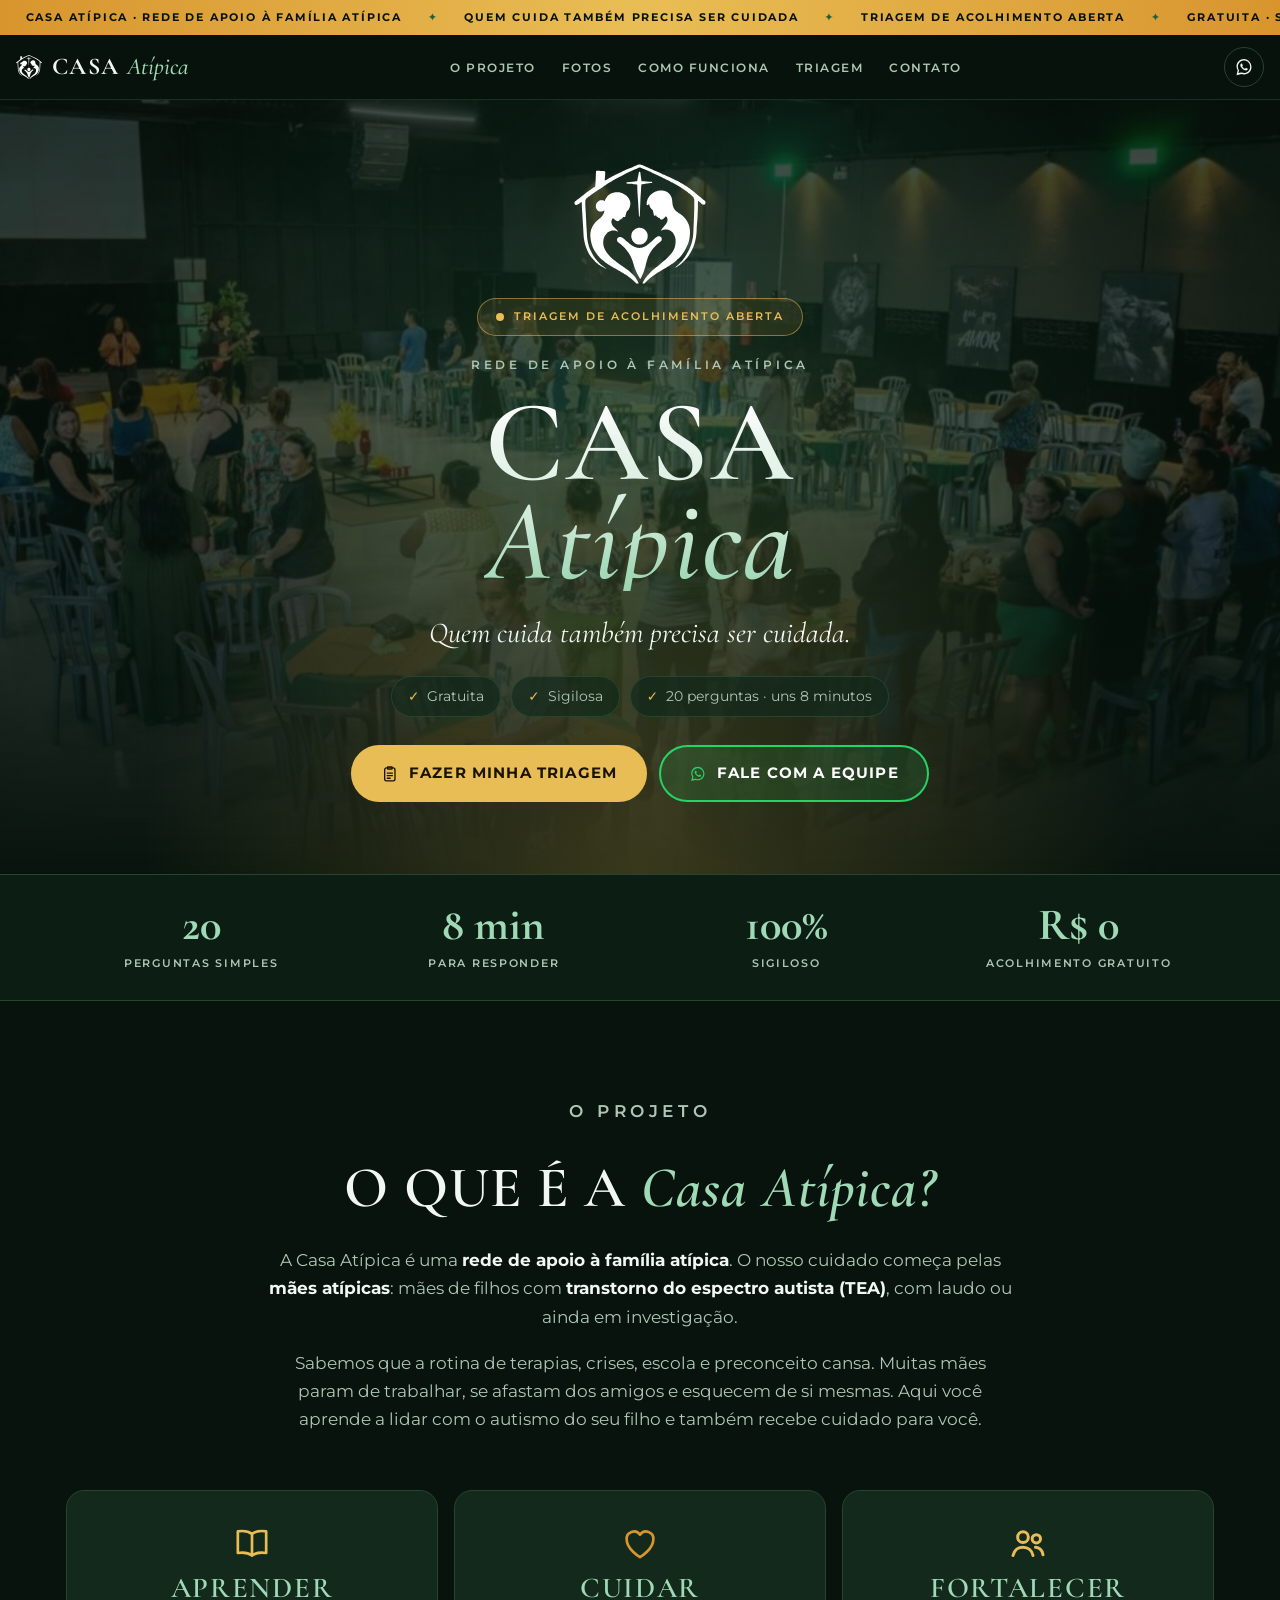
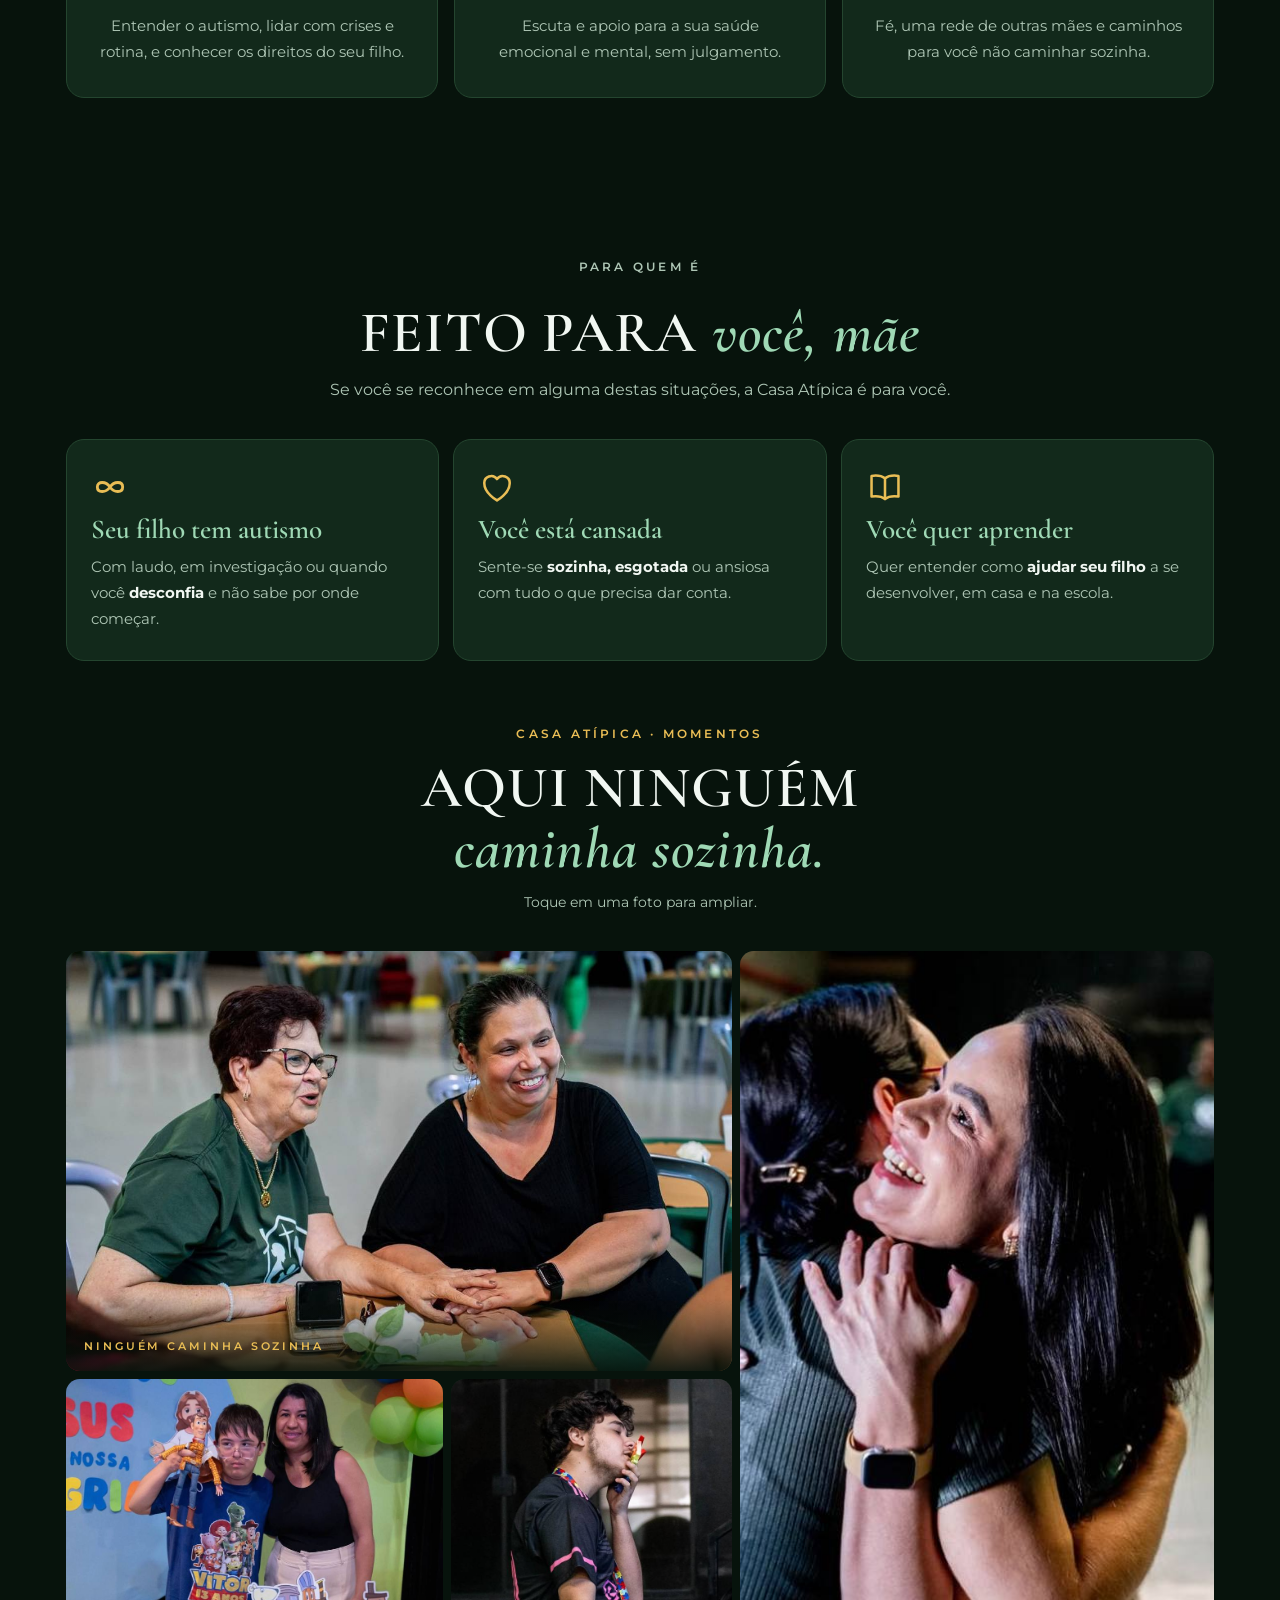
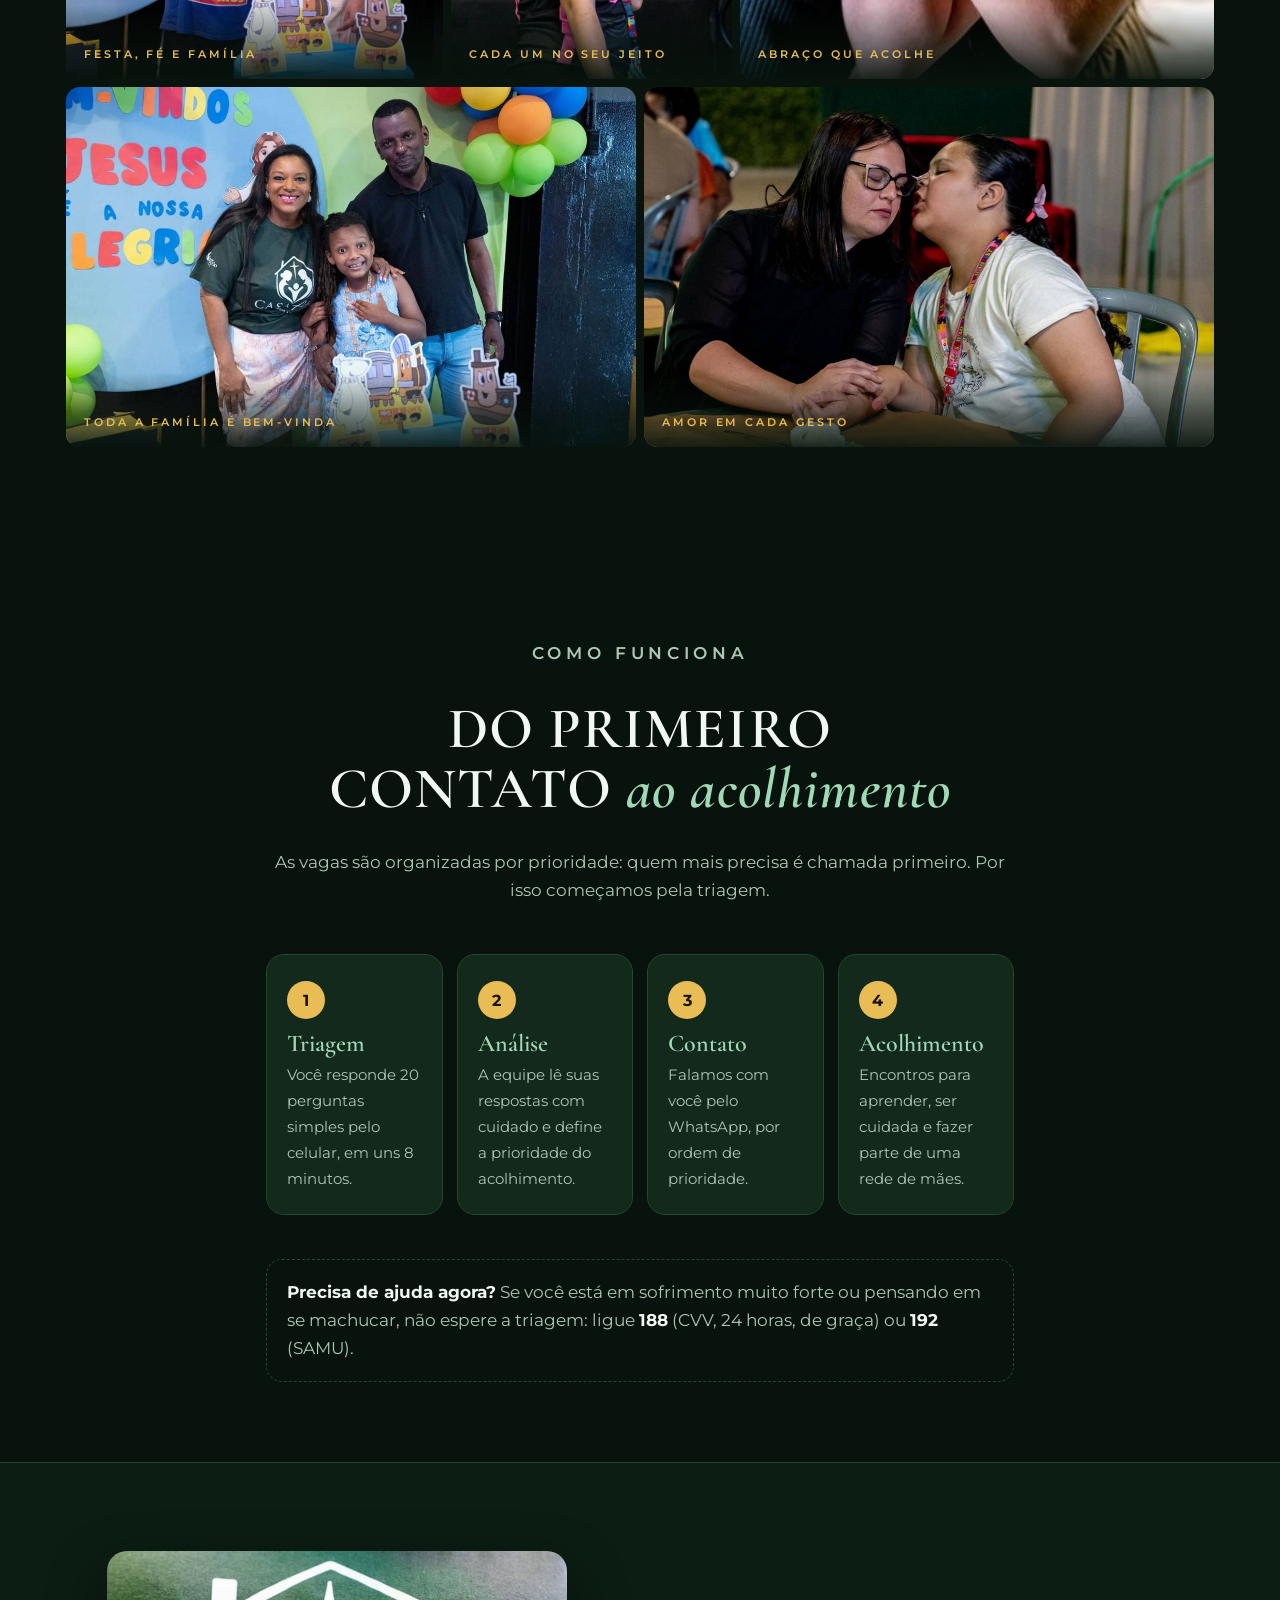
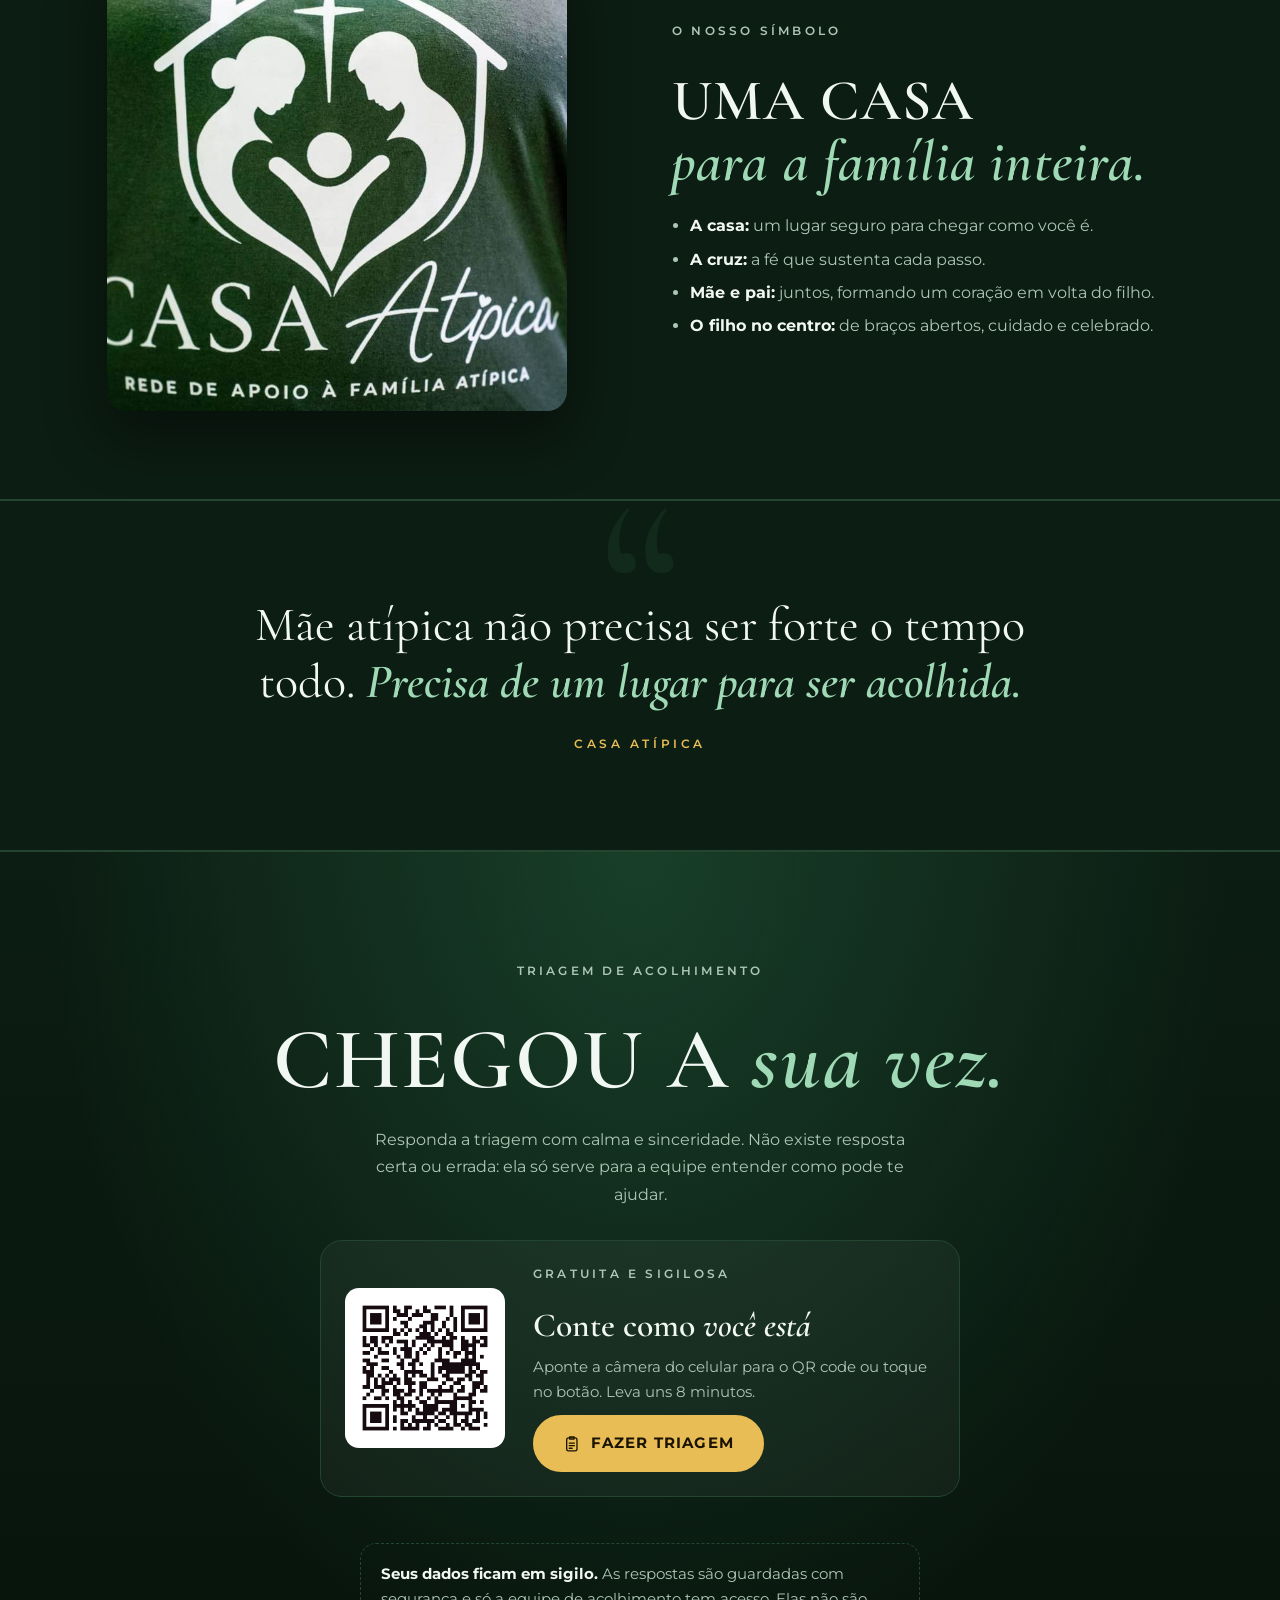
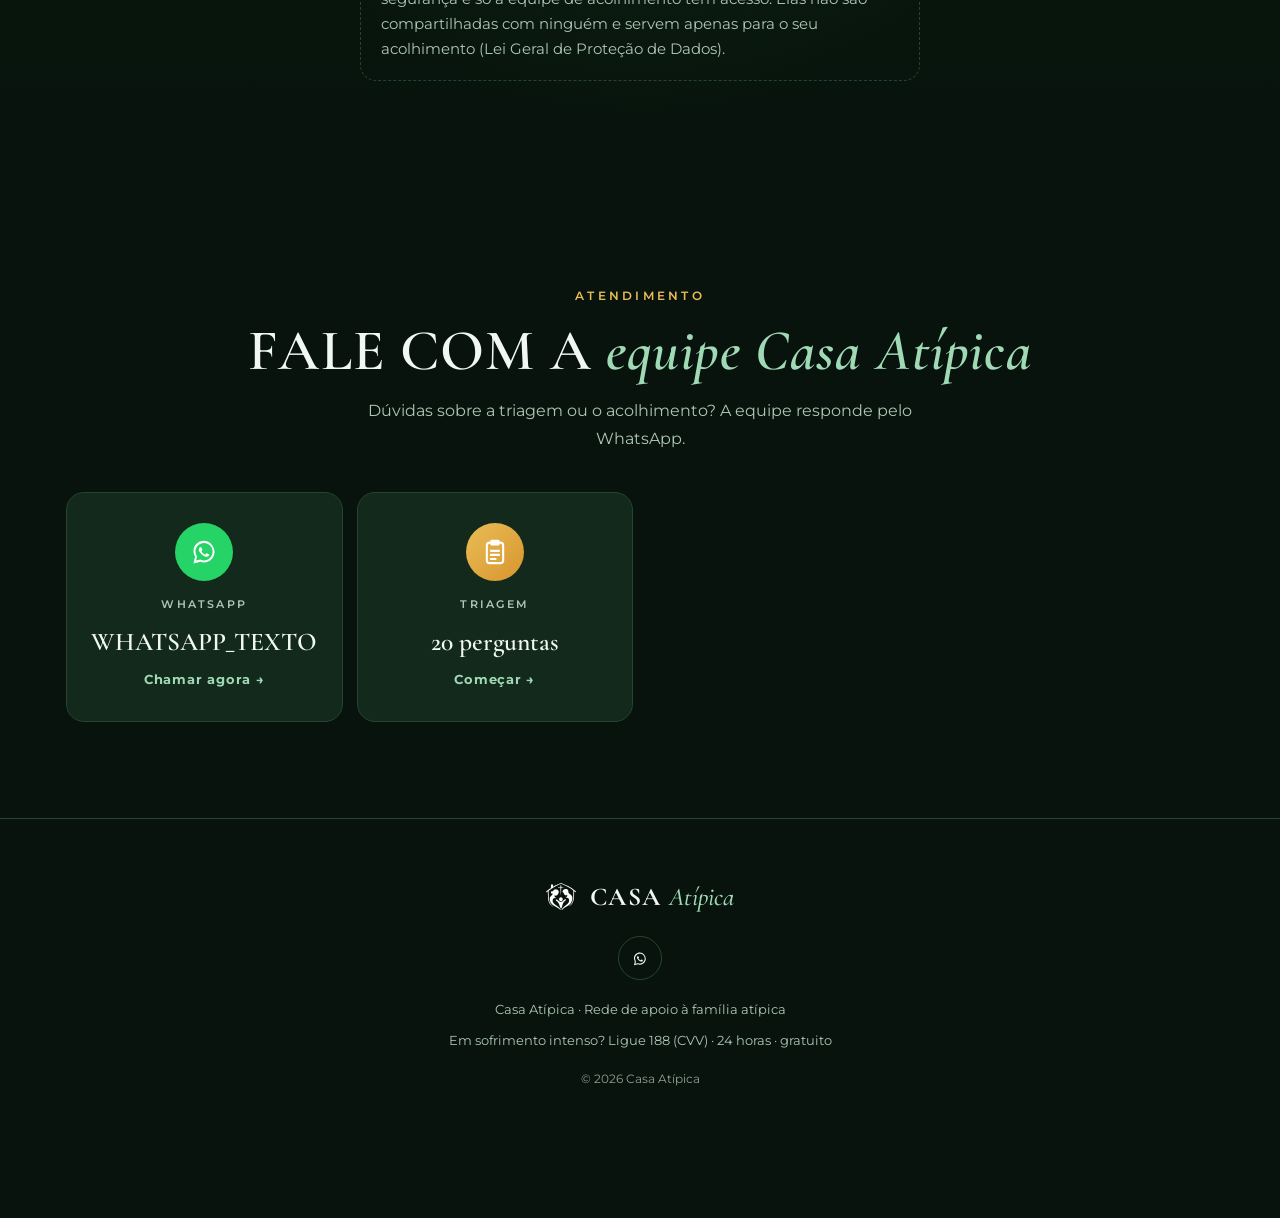
==== commit ace3799e: "Logo oficial, verde da marca e galeria de fotos com títulos Logo vetorizada da camiseta (emblema), f" ====
--- a/src/index.html
+++ b/src/index.html
@@ -5,8 +5,8 @@
   <meta name="viewport" content="width=device-width, initial-scale=1, viewport-fit=cover">
   <title>Casa Atípica · Acolhimento para mães atípicas</title>
   <meta name="claude:viewport-fit-sides" content="cover">
-  <meta name="description" content="A Casa Atípica acolhe mães de filhos com autismo: aprender sobre o TEA, cuidar da saúde emocional e fortalecer a família. Faça a triagem de acolhimento: gratuita, sigilosa e com 20 perguntas.">
-  <meta name="theme-color" content="#071419">
+  <meta name="description" content="A Casa Atípica é uma rede de apoio à família atípica e acolhe mães de filhos com autismo: aprender sobre o TEA, cuidar da saúde emocional e fortalecer a família. Faça a triagem de acolhimento: gratuita, sigilosa e com 20 perguntas.">
+  <meta name="theme-color" content="#07130c">
   <link rel="icon" href="../favicon.ico" sizes="any">
   <link rel="icon" type="image/svg+xml" href="../icons/favicon.svg">
   <link rel="icon" type="image/png" sizes="32x32" href="../icons/favicon-32.png">
@@ -43,13 +43,13 @@
   <!-- FAIXA ANIMADA (as duas metades precisam ser iguais) -->
   <div class="ticker" aria-hidden="true">
     <div class="ticker-track">
-      <span>Casa Atípica · Acolhimento para mães atípicas</span><i>✦</i>
+      <span>Casa Atípica · Rede de apoio à família atípica</span><i>✦</i>
       <span>Quem cuida também precisa ser cuidada</span><i>✦</i>
       <span>Triagem de acolhimento aberta</span><i>✦</i>
       <span>Gratuita · Sigilosa · 20 perguntas</span><i>✦</i>
       <span>Aprender · Cuidar · Fortalecer</span><i>✦</i>
       <span>Fale com a equipe pelo WhatsApp</span><i>✦</i>
-      <span>Casa Atípica · Acolhimento para mães atípicas</span><i>✦</i>
+      <span>Casa Atípica · Rede de apoio à família atípica</span><i>✦</i>
       <span>Quem cuida também precisa ser cuidada</span><i>✦</i>
       <span>Triagem de acolhimento aberta</span><i>✦</i>
       <span>Gratuita · Sigilosa · 20 perguntas</span><i>✦</i>
@@ -60,12 +60,13 @@
 
   <header class="nav">
     <a class="nav-brand" href="#inicio" aria-label="Casa Atípica, início">
-      <img src="../assets/img/logo.svg" width="48" height="30" alt="">
+      <img src="../assets/img/logo-emblema.svg" width="34" height="31" alt="">
       <span>Casa <em>Atípica</em></span>
     </a>
     <nav aria-label="Seções">
       <ul class="nav-links">
         <li><a href="#sobre">O projeto</a></li>
+        <li><a href="#galeria">Fotos</a></li>
         <li><a href="#como">Como funciona</a></li>
         <li><a href="#triagem">Triagem</a></li>
         <li><a href="#contato">Contato</a></li>
@@ -82,8 +83,9 @@
       <div class="hero-bg" aria-hidden="true"></div>
       <div class="hero-shade" aria-hidden="true"></div>
       <div class="hero-content">
+        <img class="hero-emblema" src="../assets/img/logo-emblema.svg" width="132" height="120" alt="Logo da Casa Atípica: uma casa com uma cruz, pai e mãe envolvendo o filho em forma de coração.">
         <p class="hero-badge"><span class="dot" aria-hidden="true"></span> Triagem de acolhimento aberta</p>
-        <p class="hero-kicker">Acolhimento para mães de filhos com autismo</p>
+        <p class="hero-kicker">Rede de apoio à família atípica</p>
         <h1 class="hero-title">Casa <span>Atípica</span></h1>
         <p class="hero-tagline">Quem cuida também precisa ser cuidada.</p>
 
@@ -120,8 +122,9 @@
         <p class="label">O projeto</p>
         <h2>O que é a <em>Casa Atípica?</em></h2>
         <p>
-          A Casa Atípica é um projeto de acolhimento para <strong>mães atípicas</strong>: mães de filhos
-          com <strong>transtorno do espectro autista (TEA)</strong>, com laudo ou ainda em investigação.
+          A Casa Atípica é uma <strong>rede de apoio à família atípica</strong>. O nosso cuidado começa
+          pelas <strong>mães atípicas</strong>: mães de filhos com <strong>transtorno do espectro autista
+          (TEA)</strong>, com laudo ou ainda em investigação.
         </p>
         <p>
           Sabemos que a rotina de terapias, crises, escola e preconceito cansa. Muitas mães param de
@@ -177,6 +180,41 @@
       </div>
     </section>
 
+    <!-- GALERIA -->
+    <section id="galeria" class="gallery-section">
+      <div class="wrap">
+        <p class="label">Casa Atípica · Momentos</p>
+        <h2>Aqui ninguém<br><em>caminha sozinha.</em></h2>
+        <p class="hint">Toque em uma foto para ampliar.</p>
+      </div>
+      <div class="mosaic wrap">
+        <button class="tile t-a" type="button" data-caption="Ninguém caminha sozinha">
+          <img src="../assets/img/fotos/maos-dadas.jpg" width="1100" height="733" loading="lazy" alt="Duas mães sorriem à mesa de mãos dadas; uma delas veste a camiseta verde da Casa Atípica." style="object-position: center 35%">
+          <span class="tile-cap">Ninguém caminha sozinha</span>
+        </button>
+        <button class="tile t-b" type="button" data-caption="Abraço que acolhe">
+          <img src="../assets/img/fotos/abraco.jpg" width="1100" height="733" loading="lazy" alt="Duas mulheres se abraçam sorrindo no encontro da Casa Atípica." style="object-position: 55% center">
+          <span class="tile-cap">Abraço que acolhe</span>
+        </button>
+        <button class="tile t-c" type="button" data-caption="Festa, fé e família">
+          <img src="../assets/img/fotos/mae-e-filho.jpg" width="1100" height="733" loading="lazy" alt="Mãe e filho posam juntos na festa; ele segura um boneco do Woody." style="object-position: center 30%">
+          <span class="tile-cap">Festa, fé e família</span>
+        </button>
+        <button class="tile t-d" type="button" data-caption="Cada um no seu jeito">
+          <img src="../assets/img/fotos/cada-jeito.jpg" width="1100" height="733" loading="lazy" alt="Jovem com cordão de quebra-cabeça colorido brinca com um brinquedo sensorial." style="object-position: 45% center">
+          <span class="tile-cap">Cada um no seu jeito</span>
+        </button>
+        <button class="tile t-e" type="button" data-caption="Toda a família é bem-vinda">
+          <img src="../assets/img/fotos/familia.jpg" width="1100" height="733" loading="lazy" alt="Voluntária da Casa Atípica sorri ao lado de uma menina e do pai dela na festa." style="object-position: center 30%">
+          <span class="tile-cap">Toda a família é bem-vinda</span>
+        </button>
+        <button class="tile t-f" type="button" data-caption="Amor em cada gesto">
+          <img src="../assets/img/fotos/carinho.jpg" width="1100" height="733" loading="lazy" alt="Filha encosta o rosto no da mãe, que fecha os olhos e segura a mão dela." style="object-position: center 35%">
+          <span class="tile-cap">Amor em cada gesto</span>
+        </button>
+      </div>
+    </section>
+
     <!-- COMO FUNCIONA -->
     <section id="como" class="about">
       <div class="wrap narrow">
@@ -194,6 +232,24 @@
           se machucar, não espere a triagem: ligue <strong>188</strong> (CVV, 24 horas, de graça) ou
           <strong>192</strong> (SAMU).
         </p>
+      </div>
+    </section>
+
+    <!-- O SÍMBOLO -->
+    <section class="eagle">
+      <div class="wrap eagle-grid">
+        <img class="eagle-img" src="../assets/img/fotos/camiseta.jpg" width="1100" height="733"
+             alt="Camiseta verde com a logo da Casa Atípica: casa, cruz, mãe e pai envolvendo o filho, e a frase Rede de apoio à família atípica.">
+        <div>
+          <p class="label">O nosso símbolo</p>
+          <h2>Uma casa<br><em>para a família inteira.</em></h2>
+          <ul class="simbolo-lista">
+            <li><strong>A casa:</strong> um lugar seguro para chegar como você é.</li>
+            <li><strong>A cruz:</strong> a fé que sustenta cada passo.</li>
+            <li><strong>Mãe e pai:</strong> juntos, formando um coração em volta do filho.</li>
+            <li><strong>O filho no centro:</strong> de braços abertos, cuidado e celebrado.</li>
+          </ul>
+        </div>
       </div>
     </section>
 
@@ -257,13 +313,13 @@
 
   <footer class="footer">
     <div class="footer-logos">
-      <img src="../assets/img/logo.svg" width="56" height="35" alt="">
+      <img src="../assets/img/logo-emblema.svg" width="52" height="47" alt="">
       <span class="footer-name">Casa <em>Atípica</em></span>
     </div>
     <div class="footer-social">
       <a class="js-whatsapp" href="https://wa.me/WHATSAPP_NUM" target="_blank" rel="noopener" aria-label="WhatsApp"><svg aria-hidden="true"><use href="#i-wa"></use></svg></a>
     </div>
-    <p>Casa Atípica · Acolhimento para mães atípicas</p>
+    <p>Casa Atípica · Rede de apoio à família atípica</p>
     <p>Em sofrimento intenso? Ligue 188 (CVV) · 24 horas · gratuito</p>
     <p class="footer-copy">© <span id="ano">2026</span> Casa Atípica</p>
   </footer>
@@ -274,6 +330,17 @@
     <a class="float-wa js-whatsapp" href="https://wa.me/WHATSAPP_NUM" target="_blank" rel="noopener" aria-label="Falar com a equipe Casa Atípica no WhatsApp">
       <svg aria-hidden="true"><use href="#i-wa"></use></svg>
     </a>
+  </div>
+
+  <!-- VISUALIZADOR DE FOTOS -->
+  <div class="lightbox" id="lightbox" role="dialog" aria-modal="true" aria-label="Foto ampliada" hidden>
+    <button class="lb-close" type="button" aria-label="Fechar">×</button>
+    <button class="lb-nav lb-prev" type="button" aria-label="Foto anterior">‹</button>
+    <figure class="lb-figure">
+      <img id="lb-img" alt="">
+      <figcaption id="lb-cap"></figcaption>
+    </figure>
+    <button class="lb-nav lb-next" type="button" aria-label="Próxima foto">›</button>
   </div>
 
   <!-- ÍCONES -->
--- a/assets/css/styles.css
+++ b/assets/css/styles.css
@@ -1,20 +1,19 @@
 /* Casa Atípica · página única, visual escuro e cinematográfico (modelo Impacto Rosa),
-   em azul-petróleo profundo com turquesa (o infinito da neurodiversidade) e amarelo
-   girassol (o cordão de girassol das deficiências ocultas). Os nomes dos tokens
-   (--rose, --amber…) ficaram do modelo para não reescrever o CSS inteiro. */
+   no verde da camiseta e da logo oficial, com branco e dourado de acento. Os nomes dos
+   tokens (--rose, --amber…) ficaram do modelo para não reescrever o CSS inteiro. */
 :root {
   color-scheme: dark;
-  --bg: #071419;          /* azul-petróleo quase preto */
-  --bg-2: #0b1d24;        /* faixas alternadas */
-  --surface: #10272f;     /* cartões */
-  --line: #1f4550;
-  --rose: #7fd8e2;        /* turquesa principal (texto e destaques) */
-  --rose-strong: #1f9fb2; /* botões */
-  --rose-dark: #167b8a;
-  --amber: #f6b93b;       /* girassol */
-  --flame: #f28c28;       /* laranja do girassol */
-  --text: #eef7f8;
-  --muted: #a9c3c8;
+  --bg: #07130c;          /* verde quase preto */
+  --bg-2: #0c1d13;        /* faixas alternadas */
+  --surface: #12291b;     /* cartões */
+  --line: #24452f;
+  --rose: #9fd9b5;        /* verde-claro da marca (texto e destaques) */
+  --rose-strong: #2f7d50; /* botões: verde da camiseta */
+  --rose-dark: #215f3b;
+  --amber: #e9bd55;       /* dourado de acento */
+  --flame: #d8952e;       /* dourado escuro */
+  --text: #f1f7f2;
+  --muted: #aec6b5;
   --wa: #25d366;
   --display: "Cormorant Garamond", Georgia, "Times New Roman", serif;
   --body: "Montserrat", system-ui, -apple-system, "Segoe UI", Roboto, sans-serif;
@@ -60,8 +59,8 @@
   transition: transform .2s, background-color .2s, box-shadow .2s, border-color .2s;
 }
 .btn:hover { transform: translateY(-2px); }
-.btn-main { background: linear-gradient(135deg, var(--rose-strong), var(--rose-dark)); color: #fff; box-shadow: 0 10px 30px rgba(31, 159, 178, .35); }
-.btn-main:hover { box-shadow: 0 14px 36px rgba(31, 159, 178, .5); }
+.btn-main { background: linear-gradient(135deg, var(--rose-strong), var(--rose-dark)); color: #fff; box-shadow: 0 10px 30px rgba(47, 125, 80, .35); }
+.btn-main:hover { box-shadow: 0 14px 36px rgba(47, 125, 80, .5); }
 .btn-wa { background: rgba(37, 211, 102, .12); border-color: var(--wa); color: #fff; }
 .btn-wa svg { color: var(--wa); }
 .btn-wa:hover { background: rgba(37, 211, 102, .22); }
@@ -87,8 +86,8 @@
   position: sticky; top: env(safe-area-inset-top, 0px); z-index: 50;
   display: flex; align-items: center; justify-content: space-between; gap: 16px;
   padding: 12px var(--gutter-r) 12px var(--gutter-l);
-  background: rgba(7, 20, 25, .82); backdrop-filter: blur(12px); -webkit-backdrop-filter: blur(12px);
-  border-bottom: 1px solid rgba(31, 69, 80, .6);
+  background: rgba(7, 19, 12, .82); backdrop-filter: blur(12px); -webkit-backdrop-filter: blur(12px);
+  border-bottom: 1px solid rgba(36, 69, 47, .6);
 }
 .nav-brand { display: inline-flex; align-items: center; gap: 10px; text-decoration: none; color: var(--text); }
 .nav-brand img { width: 26px; height: auto; }
@@ -106,34 +105,31 @@
 .hero { position: relative; overflow: hidden; isolation: isolate; text-align: center; padding-block: 64px 72px; }
 .hero-bg {
   position: absolute; inset: -6%; z-index: -2;
-  background:
-    radial-gradient(circle at 20% 25%, rgba(95, 208, 220, .28), transparent 40%),
-    radial-gradient(circle at 80% 70%, rgba(246, 185, 59, .22), transparent 42%),
-    linear-gradient(160deg, #0b2a33, #071419 70%);
+  background: url("../img/fotos/encontro.jpg") center 40% / cover no-repeat;
   animation: kenburns 20s ease-out forwards;
 }
 .hero-shade {
   position: absolute; inset: 0; z-index: -1;
   background:
-    radial-gradient(ellipse at 50% 35%, rgba(31, 159, 178, .22), transparent 60%),
-    radial-gradient(ellipse at 50% 100%, rgba(246, 185, 59, .22), transparent 55%),
-    linear-gradient(180deg, rgba(7, 20, 25, .78) 0%, rgba(7, 20, 25, .72) 45%, var(--bg) 100%);
+    radial-gradient(ellipse at 50% 35%, rgba(47, 125, 80, .22), transparent 60%),
+    radial-gradient(ellipse at 50% 100%, rgba(233, 189, 85, .22), transparent 55%),
+    linear-gradient(180deg, rgba(7, 19, 12, .78) 0%, rgba(7, 19, 12, .72) 45%, var(--bg) 100%);
 }
 @keyframes kenburns { from { transform: scale(1.12); } to { transform: scale(1); } }
 .hero-content { max-width: 920px; margin: 0 auto; padding-left: var(--gutter-l); padding-right: var(--gutter-r); display: flex; flex-direction: column; align-items: center; gap: 18px; }
 .hero-badge {
   display: inline-flex; align-items: center; gap: 10px; padding: 8px 18px; border-radius: 999px;
-  border: 1px solid rgba(246, 185, 59, .5); background: rgba(246, 185, 59, .1); color: var(--amber);
+  border: 1px solid rgba(233, 189, 85, .5); background: rgba(233, 189, 85, .1); color: var(--amber);
   font-size: .7rem; font-weight: 600; letter-spacing: .18em; text-transform: uppercase;
 }
-.dot { width: 8px; height: 8px; border-radius: 50%; background: var(--amber); box-shadow: 0 0 0 0 rgba(246, 185, 59, .7); animation: pulse 2s infinite; }
-@keyframes pulse { 70% { box-shadow: 0 0 0 10px rgba(246, 185, 59, 0); } 100% { box-shadow: 0 0 0 0 rgba(246, 185, 59, 0); } }
+.dot { width: 8px; height: 8px; border-radius: 50%; background: var(--amber); box-shadow: 0 0 0 0 rgba(233, 189, 85, .7); animation: pulse 2s infinite; }
+@keyframes pulse { 70% { box-shadow: 0 0 0 10px rgba(233, 189, 85, 0); } 100% { box-shadow: 0 0 0 0 rgba(233, 189, 85, 0); } }
 .hero-kicker { font-size: .78rem; font-weight: 600; letter-spacing: .3em; text-transform: uppercase; color: var(--muted); }
 .hero-title {
   font-size: clamp(4.2rem, 17vw, 10rem); font-weight: 600; letter-spacing: .02em; text-transform: uppercase; line-height: .86;
-  background: linear-gradient(180deg, #fff 10%, #c9eef2 60%, var(--rose) 100%);
+  background: linear-gradient(180deg, #fff 10%, #d9f2e2 60%, var(--rose) 100%);
   -webkit-background-clip: text; background-clip: text; color: transparent;
-  text-shadow: 0 0 60px rgba(31, 159, 178, .25);
+  text-shadow: 0 0 60px rgba(47, 125, 80, .25);
 }
 .hero-title span { display: block; font-style: italic; text-transform: none; font-weight: 500; }
 .hero-tagline { font-family: var(--display); font-style: italic; font-size: clamp(1.25rem, 3.4vw, 1.8rem); color: var(--text); max-width: 640px; }
@@ -151,8 +147,8 @@
 .cd-box {
   display: flex; flex-direction: column; align-items: center; min-width: clamp(64px, 18vw, 92px);
   padding: 12px 6px 10px; border-radius: 14px;
-  background: rgba(16, 39, 47, .78); border: 1px solid rgba(246, 185, 59, .35);
-  box-shadow: inset 0 -12px 24px -16px rgba(246, 185, 59, .55);
+  background: rgba(18, 41, 27, .78); border: 1px solid rgba(233, 189, 85, .35);
+  box-shadow: inset 0 -12px 24px -16px rgba(233, 189, 85, .55);
 }
 .cd-num {
   font-family: var(--display); font-size: clamp(2.2rem, 8vw, 3.2rem); font-weight: 700; line-height: 1; font-variant-numeric: tabular-nums;
@@ -214,19 +210,19 @@
 .lead-open svg { color: var(--amber); }
 .lead {
   position: fixed; inset: 0; z-index: 2500; display: flex; align-items: center; justify-content: center;
-  background: rgba(4, 10, 13, .82); backdrop-filter: blur(6px); -webkit-backdrop-filter: blur(6px);
+  background: rgba(3, 9, 5, .82); backdrop-filter: blur(6px); -webkit-backdrop-filter: blur(6px);
   padding: max(16px, env(safe-area-inset-top, 0px)) max(16px, env(safe-area-inset-right, 0px)) max(16px, env(safe-area-inset-bottom, 0px)) max(16px, env(safe-area-inset-left, 0px));
   overflow-y: auto; animation: lead-in .35s ease;
 }
 @keyframes lead-in { from { opacity: 0; } }
 .lead-card {
   position: relative; width: 100%; max-width: 460px; max-height: 100%; overflow-y: auto; margin: auto;
-  background: linear-gradient(180deg, #10272f, var(--bg)); border: 1px solid var(--line); border-radius: 22px;
+  background: linear-gradient(180deg, #12291b, var(--bg)); border: 1px solid var(--line); border-radius: 22px;
   padding: 30px clamp(20px, 5vw, 32px) 26px; box-shadow: 0 30px 80px rgba(0, 0, 0, .6);
 }
 .lead-close {
   position: absolute; top: 10px; right: 10px; width: 44px; height: 44px; border-radius: 50%;
-  border: 1px solid var(--line); background: rgba(7, 20, 25, .7); color: var(--text); font-size: 1.6rem; line-height: 1; cursor: pointer;
+  border: 1px solid var(--line); background: rgba(7, 19, 12, .7); color: var(--text); font-size: 1.6rem; line-height: 1; cursor: pointer;
 }
 .lead-close:hover { color: var(--rose); border-color: var(--rose); }
 .lead-form, .lead-ok { display: flex; flex-direction: column; gap: 8px; }
@@ -240,10 +236,10 @@
 .lead-form label { font-size: .72rem; font-weight: 600; letter-spacing: .14em; text-transform: uppercase; color: var(--muted); margin-top: 6px; }
 .lead-form input[type="text"], .lead-form input[type="tel"], .lead-form input[type="email"] {
   width: 100%; min-height: 48px; padding: 12px 14px; border-radius: 12px; border: 1px solid var(--line);
-  background: rgba(7, 20, 25, .8); color: var(--text); font: inherit; font-size: 16px;
-}
-.lead-form input::placeholder { color: #6f8f96; }
-.lead-form input:focus { outline: none; border-color: var(--rose); box-shadow: 0 0 0 3px rgba(127, 216, 226, .25); }
+  background: rgba(7, 19, 12, .8); color: var(--text); font: inherit; font-size: 16px;
+}
+.lead-form input::placeholder { color: #6f8f7a; }
+.lead-form input:focus { outline: none; border-color: var(--rose); box-shadow: 0 0 0 3px rgba(159, 217, 181, .25); }
 .lead-form input[aria-invalid="true"] { border-color: #ff6b81; }
 .lead-at { position: relative; }
 .lead-at span { position: absolute; left: 14px; top: 50%; transform: translateY(-50%); color: var(--muted); }
@@ -313,14 +309,14 @@
 .tile:hover img, .tile:focus-visible img { transform: scale(1.05); }
 .tile-cap {
   position: absolute; left: 0; right: 0; bottom: 0; padding: 40px 18px 14px; text-align: left;
-  background: linear-gradient(to top, rgba(7, 20, 25, .9), transparent);
+  background: linear-gradient(to top, rgba(7, 19, 12, .9), transparent);
   font-size: .7rem; font-weight: 600; letter-spacing: .26em; text-transform: uppercase; color: var(--amber);
 }
 
 /* Visualizador de fotos */
 .lightbox {
   position: fixed; inset: 0; z-index: 3000; display: flex; align-items: center; justify-content: center;
-  background: rgba(4, 10, 13, .94);
+  background: rgba(3, 9, 5, .94);
   padding: max(16px, env(safe-area-inset-top, 0px)) max(16px, env(safe-area-inset-right, 0px)) max(16px, env(safe-area-inset-bottom, 0px)) max(16px, env(safe-area-inset-left, 0px));
 }
 .lb-figure { margin: 0; max-width: min(1100px, 100%); display: flex; flex-direction: column; align-items: center; gap: 12px; }
@@ -329,7 +325,7 @@
 .lb-figure figcaption { font-size: .75rem; font-weight: 600; letter-spacing: .24em; text-transform: uppercase; color: var(--amber); }
 .lb-close, .lb-nav {
   position: absolute; display: grid; place-items: center; width: 48px; height: 48px; border-radius: 50%;
-  background: rgba(16, 39, 47, .9); border: 1px solid var(--line); color: #fff; font-size: 1.8rem; line-height: 1; cursor: pointer;
+  background: rgba(18, 41, 27, .9); border: 1px solid var(--line); color: #fff; font-size: 1.8rem; line-height: 1; cursor: pointer;
 }
 .lb-close { top: max(16px, env(safe-area-inset-top, 0px)); right: max(16px, env(safe-area-inset-right, 0px)); }
 .lb-prev { left: max(10px, env(safe-area-inset-left, 0px)); }
@@ -338,7 +334,7 @@
 
 /* Frase */
 .quote { position: relative; background: var(--bg-2); border-block: 1px solid var(--line); text-align: center; padding: 96px var(--gutter-r) 96px var(--gutter-l); overflow: hidden; }
-.quote-mark { position: absolute; top: -40px; left: 50%; transform: translateX(-50%); font-family: var(--display); font-size: 16rem; line-height: 1; color: rgba(31, 159, 178, .14); pointer-events: none; }
+.quote-mark { position: absolute; top: -40px; left: 50%; transform: translateX(-50%); font-family: var(--display); font-size: 16rem; line-height: 1; color: rgba(47, 125, 80, .14); pointer-events: none; }
 .quote blockquote { position: relative; margin: 0 auto; max-width: 880px; }
 .quote p { font-family: var(--display); font-size: clamp(1.8rem, 4.6vw, 3rem); line-height: 1.2; text-wrap: balance; }
 .quote strong { color: var(--rose); font-weight: 600; font-style: italic; }
@@ -406,7 +402,7 @@
 .cta-block {
   position: relative; text-align: center; padding-block: 110px; overflow: hidden;
   background:
-    radial-gradient(ellipse at 50% 0%, rgba(31, 159, 178, .35), transparent 65%),
+    radial-gradient(ellipse at 50% 0%, rgba(47, 125, 80, .35), transparent 65%),
     linear-gradient(180deg, var(--bg-2), var(--bg));
   border-top: 1px solid var(--line);
 }
@@ -462,7 +458,7 @@
 }
 .float.is-hidden { opacity: 0; visibility: hidden; transform: translateY(16px); }
 .float-label {
-  display: none; padding: 8px 14px; border-radius: 999px; background: rgba(7, 20, 25, .92); border: 1px solid var(--line);
+  display: none; padding: 8px 14px; border-radius: 999px; background: rgba(7, 19, 12, .92); border: 1px solid var(--line);
   font-size: .72rem; font-weight: 600; letter-spacing: .08em; color: var(--text); white-space: nowrap;
 }
 @media (min-width: 960px) { .float-label { display: block; } }
@@ -498,9 +494,9 @@
 }
 
 /* Ficha de inscrição: botão e cartão com QR */
-.btn-ficha { border-color: var(--amber); color: #fff; background: rgba(246, 185, 59, .1); }
+.btn-ficha { border-color: var(--amber); color: #fff; background: rgba(233, 189, 85, .1); }
 .btn-ficha svg { color: var(--amber); }
-.btn-ficha:hover { background: rgba(246, 185, 59, .2); }
+.btn-ficha:hover { background: rgba(233, 189, 85, .2); }
 .ficha-card {
   display: flex; align-items: center; gap: 28px; margin-top: 12px; padding: 24px; width: 100%; max-width: 640px;
   border: 1px solid var(--line); border-radius: 22px; background: rgba(255, 255, 255, .04); text-align: left;
@@ -520,10 +516,10 @@
 .hero-status { display: flex; flex-wrap: wrap; justify-content: center; gap: 10px; }
 .hero-status span {
   display: inline-flex; align-items: center; gap: 8px; padding: 8px 16px; border-radius: 999px;
-  border: 1px solid var(--line); background: rgba(16, 39, 47, .7); font-size: .85rem; color: var(--muted);
+  border: 1px solid var(--line); background: rgba(18, 41, 27, .7); font-size: .85rem; color: var(--muted);
 }
 .hero-status strong { color: var(--amber); }
-.btn-triagem { background: var(--amber); color: #1a1200; border-color: var(--amber); }
+.btn-triagem { background: var(--amber); color: #1a1300; border-color: var(--amber); }
 .btn-triagem:hover { background: #ffd27a; transform: translateY(-2px); }
 .passos { list-style: none; margin: 32px 0 0; padding: 0; display: grid; gap: 14px; grid-template-columns: 1fr; counter-reset: passo; }
 @media (min-width: 760px) { .passos { grid-template-columns: repeat(4, 1fr); } }
@@ -533,10 +529,14 @@
 }
 .passos li::before {
   content: counter(passo); display: grid; place-items: center; width: 38px; height: 38px; border-radius: 50%;
-  background: var(--amber); color: #1a1200; font-weight: 700; margin-bottom: 12px;
+  background: var(--amber); color: #1a1300; font-weight: 700; margin-bottom: 12px;
 }
 .passos h3 { font-size: 1.5rem; color: var(--rose); margin-bottom: 6px; }
 .passos p { color: var(--muted); font-size: .95rem; }
 .sigilo { margin-top: 26px; padding: 18px 20px; border-radius: 16px; border: 1px dashed var(--line); color: var(--muted); font-size: .92rem; text-align: left; }
 .sigilo strong { color: var(--text); }
 .a-confirmar { color: var(--amber); font-style: italic; }
+
+.hero-emblema { width: clamp(92px, 22vw, 132px); height: auto; margin: 0 auto -4px; }
+.simbolo-lista { margin: 4px 0 0; padding-left: 1.1em; color: var(--muted); display: grid; gap: 6px; }
+.simbolo-lista strong { color: var(--text); }
